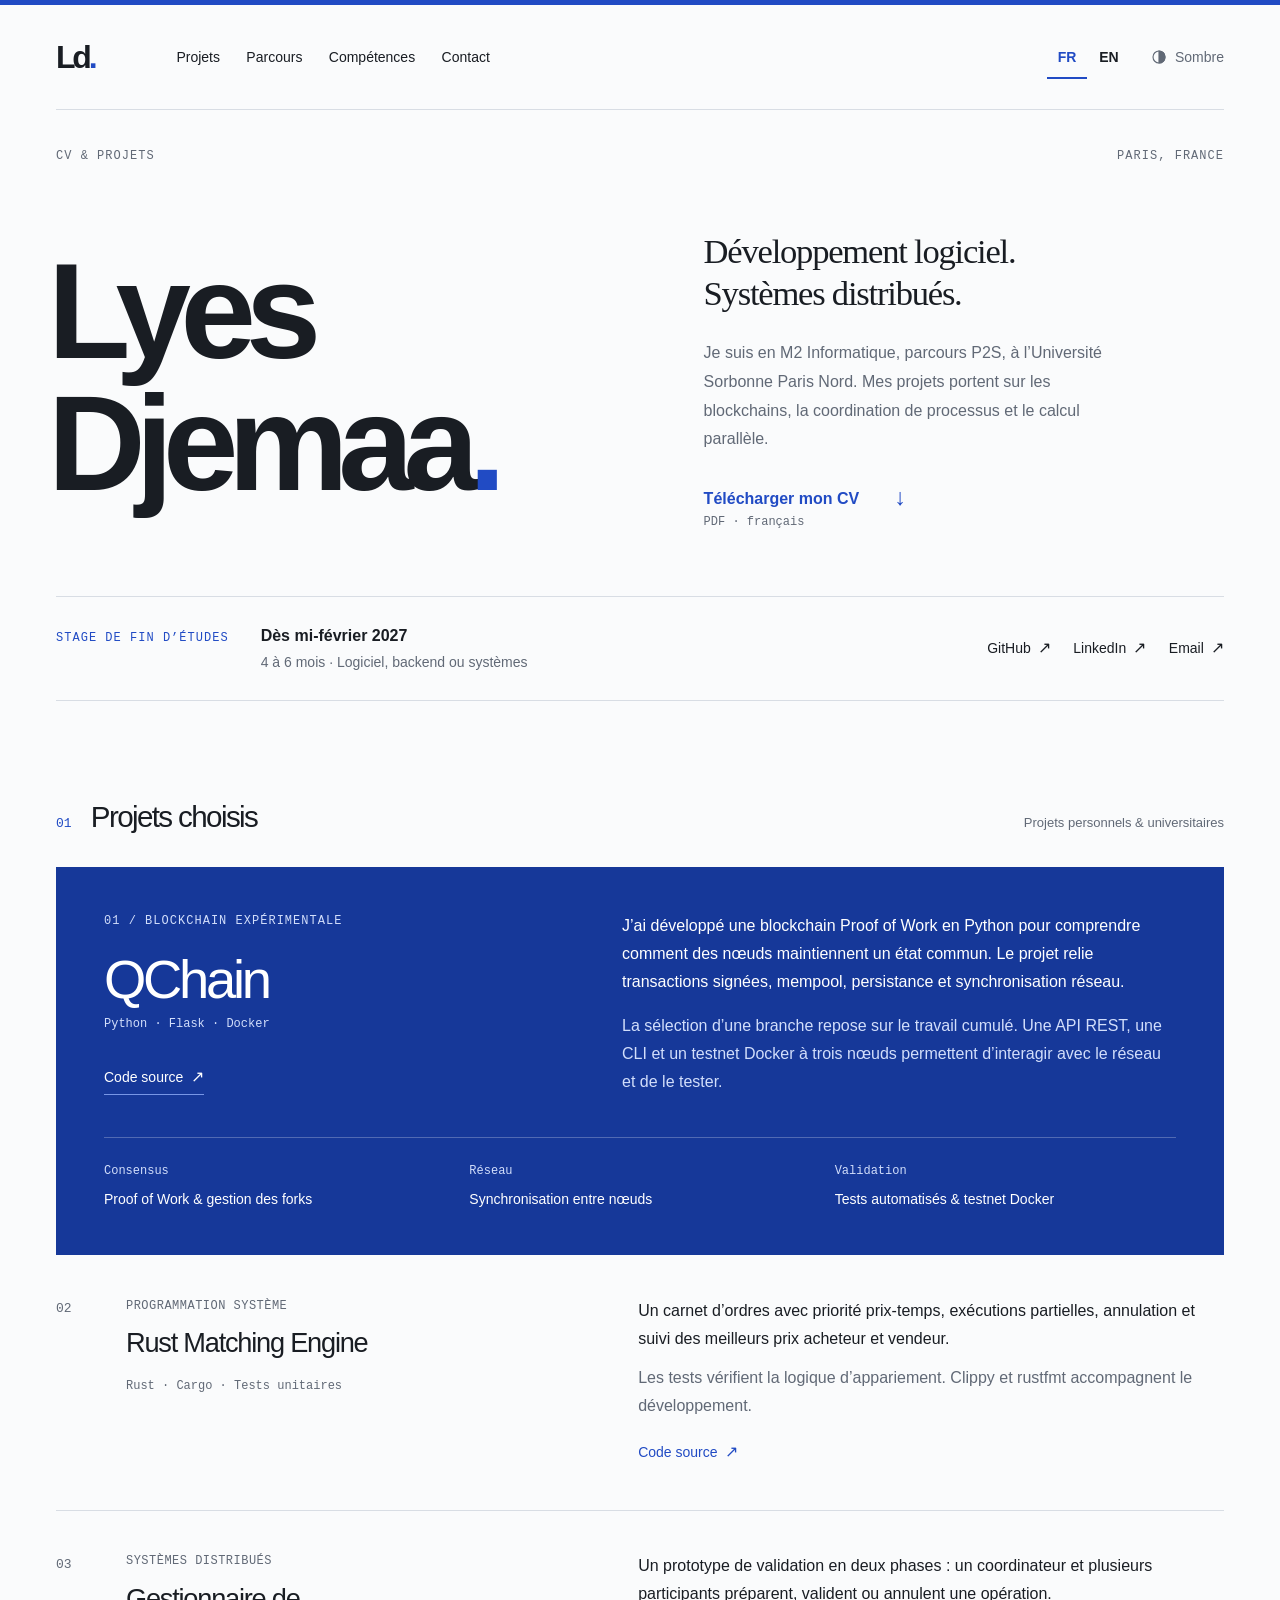
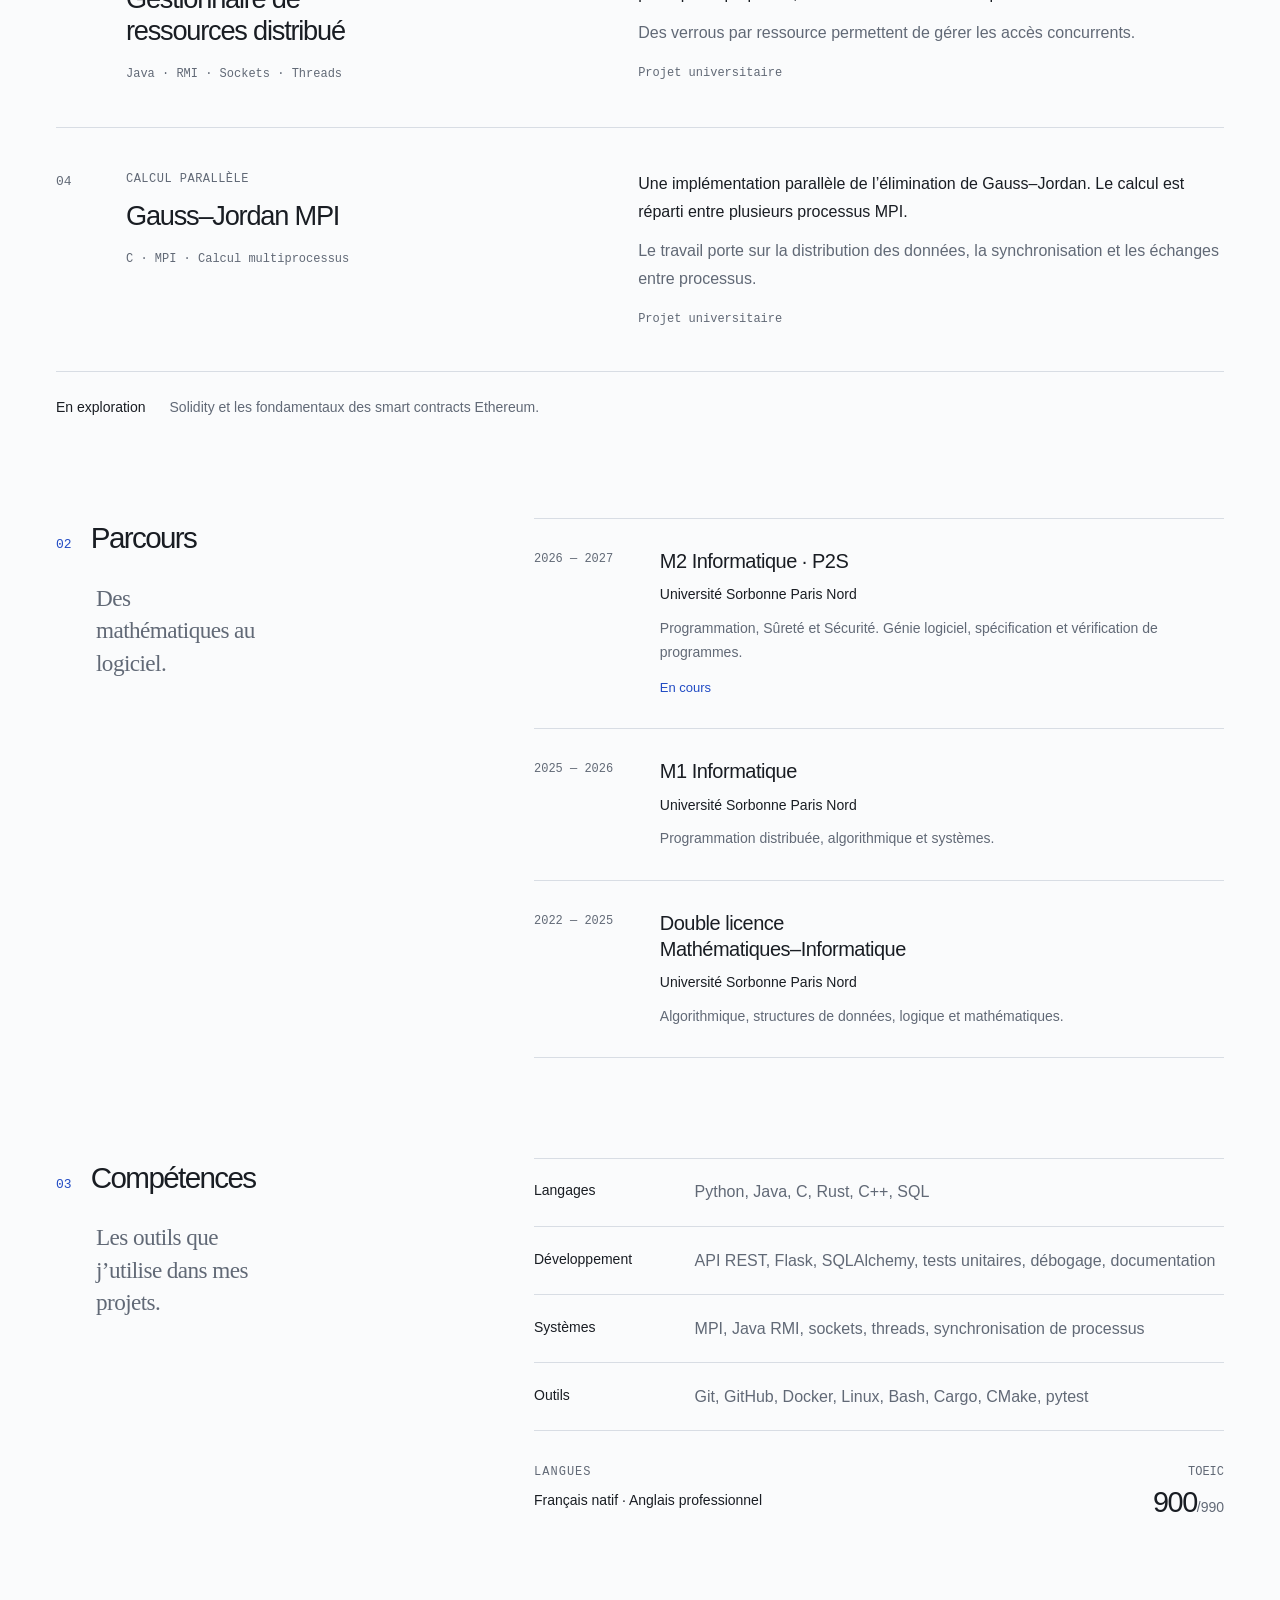
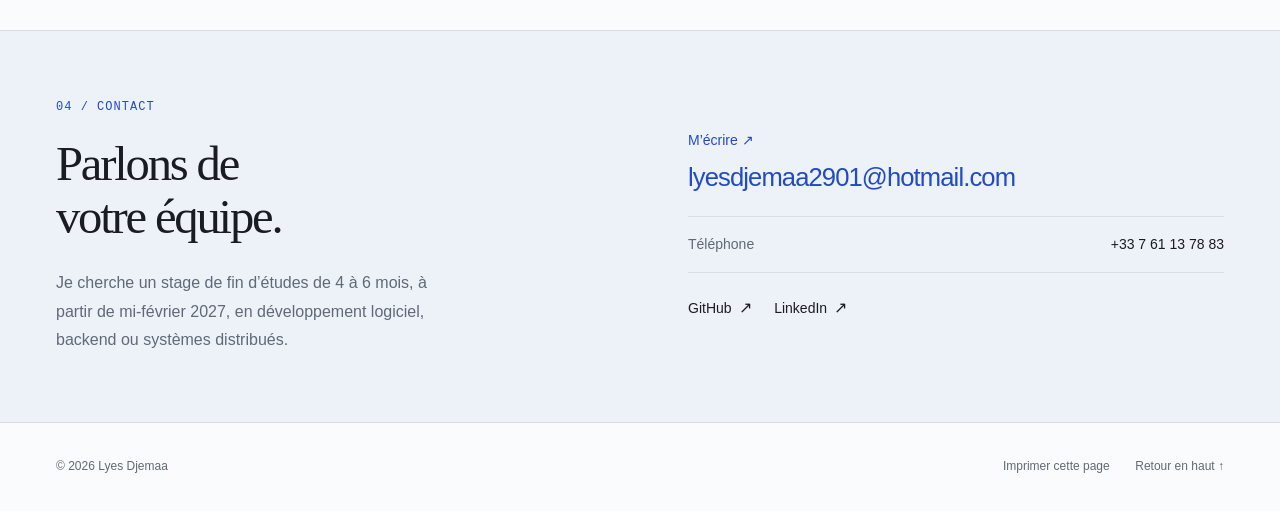
==== index.html @ 3d3e7106 "Uploading files" ====
<!doctype html>
<html lang="fr">
<head>
  <meta charset="utf-8">
  <meta name="viewport" content="width=device-width, initial-scale=1">
  <meta name="description" content="Étudiant en M2 Informatique P2S à l’Université Sorbonne Paris Nord. Projets en systèmes distribués, backend et blockchain. Stage à partir de mi-février 2027.">
  <meta name="theme-color" content="#fafbfc">
  <meta name="color-scheme" content="light dark">
  <meta property="og:title" content="Lyes Djemaa — Développement logiciel &amp; systèmes distribués">
  <meta property="og:description" content="Étudiant en M2 Informatique P2S à l’Université Sorbonne Paris Nord. Projets en systèmes distribués, backend et blockchain. Stage à partir de mi-février 2027.">
  <meta property="og:type" content="website">
  <meta property="og:locale" content="fr_FR">
  <meta property="og:locale:alternate" content="en_GB">
  <title>Lyes Djemaa — Développement logiciel & systèmes distribués</title>
  <link rel="alternate" hreflang="fr" href="./index.html">
  <link rel="alternate" hreflang="en" href="./en/index.html">
  <link rel="alternate" hreflang="x-default" href="./index.html">
  <link rel="icon" type="image/svg+xml" href="data:image/svg+xml,%3Csvg%20xmlns%3D%22http%3A//www.w3.org/2000/svg%22%20viewBox%3D%220%200%2064%2064%22%3E%3Crect%20width%3D%2264%22%20height%3D%2264%22%20fill%3D%22%23214bc4%22/%3E%3Ctext%20x%3D%227%22%20y%3D%2244%22%20font-family%3D%22Arial%2Csans-serif%22%20font-size%3D%2236%22%20font-weight%3D%22700%22%20fill%3D%22white%22%3ELd%3C/text%3E%3C/svg%3E">
  <script>try{const t=localStorage.getItem('lyes-theme')||localStorage.getItem('lyes-original-theme');if(t==='dark'||t==='light')document.documentElement.dataset.theme=t;}catch(e){}</script>
  <link rel="stylesheet" href="./assets/style.css">
  <script defer src="./assets/script.js"></script>
</head>
<body id="top">
  <a class="skip-link" href="#main">Aller au contenu</a>
  <header class="site-header wrap">
    <a class="wordmark" href="#top" aria-label="Lyes Djemaa">Ld<span aria-hidden="true">.</span></a>
    <nav class="main-nav" aria-label="Navigation principale"><a href="#projects">Projets</a><a href="#education">Parcours</a><a href="#skills">Compétences</a><a href="#contact">Contact</a></nav>
    <div class="header-controls">
      <nav class="language-switch" aria-label="Langue du site"><a href="./index.html" lang="fr" hreflang="fr" aria-current="page">FR</a><a href="./en/index.html" lang="en" hreflang="en">EN</a></nav>
      <button class="theme-toggle" type="button" aria-label="Activer le thème sombre" aria-pressed="false" data-light="Clair" data-dark="Sombre" hidden><svg viewBox="0 0 24 24" fill="none" stroke="currentColor" stroke-width="1.5" aria-hidden="true"><circle cx="12" cy="12" r="8"/><path d="M12 4a8 8 0 0 1 0 16Z" fill="currentColor"/></svg><span>Sombre</span></button>
    </div>
  </header>
  <main id="main">
    <section class="hero wrap" aria-labelledby="name">
      <div class="hero-kicker"><p class="eyebrow">CV & projets</p><p class="eyebrow">Paris, France</p></div>
      <div class="hero-main">
        <h1 id="name">Lyes<br>Djemaa<span class="name-period">.</span></h1>
        <div class="hero-profile"><h2>Développement logiciel.<br>Systèmes distribués.</h2><p>Je suis en M2 Informatique, parcours P2S, à l’Université Sorbonne Paris Nord. Mes projets portent sur les blockchains, la coordination de processus et le calcul parallèle.</p><a class="cv-link" href="./assets/CV_Lyes_D_Stage.pdf" download>Télécharger mon CV<span aria-hidden="true">↓</span><small>PDF · français</small></a></div>
      </div>
      <div class="hero-bottom"><div class="availability"><p class="eyebrow">Stage de fin d’études</p><p class="availability-date">Dès mi-février 2027</p><p class="availability-detail">4 à 6 mois · Logiciel, backend ou systèmes</p></div><div class="social-links"><a class="text-link" href="https://github.com/LYuuss" target="_blank" rel="noopener noreferrer">GitHub <span aria-hidden="true">↗</span><span class="sr-only"> (s’ouvre dans un nouvel onglet)</span></a><a class="text-link" href="https://www.linkedin.com/in/lyesdjm" target="_blank" rel="noopener noreferrer">LinkedIn <span aria-hidden="true">↗</span><span class="sr-only"> (s’ouvre dans un nouvel onglet)</span></a><a class="text-link" href="mailto:lyesdjemaa2901@hotmail.com">Email <span aria-hidden="true">↗</span></a></div></div>
    </section>

    <section class="section wrap" id="projects" aria-labelledby="projects-title">
      <div class="section-heading"><div class="section-label"><span>01</span><h2 id="projects-title">Projets choisis</h2></div><p>Projets personnels & universitaires</p></div>
      <article class="featured-project" aria-labelledby="qchain-title">
        <div class="featured-title"><p class="eyebrow">01 / Blockchain expérimentale</p><h3 id="qchain-title">QChain</h3><p class="tech">Python · Flask · Docker</p><a class="text-link" href="https://github.com/LYuuss/Q-CHAIN" target="_blank" rel="noopener noreferrer">Code source <span aria-hidden="true">↗</span><span class="sr-only"> (s’ouvre dans un nouvel onglet)</span></a></div>
        <div class="featured-copy"><p>J’ai développé une blockchain Proof of Work en Python pour comprendre comment des nœuds maintiennent un état commun. Le projet relie transactions signées, mempool, persistance et synchronisation réseau.</p><p>La sélection d’une branche repose sur le travail cumulé. Une API REST, une CLI et un testnet Docker à trois nœuds permettent d’interagir avec le réseau et de le tester.</p></div>
        <dl class="project-facts" aria-label="Dans le projet"><div><dt>Consensus</dt><dd>Proof of Work & gestion des forks</dd></div><div><dt>Réseau</dt><dd>Synchronisation entre nœuds</dd></div><div><dt>Validation</dt><dd>Tests automatisés & testnet Docker</dd></div></dl>
      </article>
      <div class="project-list">
      <article class="project-row" aria-labelledby="project-02">
        <span class="project-number">02</span>
        <div class="project-heading"><p class="eyebrow">Programmation système</p><h3 id="project-02">Rust Matching Engine</h3><p class="tech">Rust · Cargo · Tests unitaires</p></div>
        <div class="project-copy"><p>Un carnet d’ordres avec priorité prix-temps, exécutions partielles, annulation et suivi des meilleurs prix acheteur et vendeur.</p><p class="muted">Les tests vérifient la logique d’appariement. Clippy et rustfmt accompagnent le développement.</p><a class="text-link" href="https://github.com/LYuuss/rust-matching-engine" target="_blank" rel="noopener noreferrer">Code source <span aria-hidden="true">↗</span><span class="sr-only"> (s’ouvre dans un nouvel onglet)</span></a></div>
      </article>
      <article class="project-row" aria-labelledby="project-03">
        <span class="project-number">03</span>
        <div class="project-heading"><p class="eyebrow">Systèmes distribués</p><h3 id="project-03">Gestionnaire de<br>ressources distribué</h3><p class="tech">Java · RMI · Sockets · Threads</p></div>
        <div class="project-copy"><p>Un prototype de validation en deux phases : un coordinateur et plusieurs participants préparent, valident ou annulent une opération.</p><p class="muted">Des verrous par ressource permettent de gérer les accès concurrents.</p><p class="project-note">Projet universitaire</p></div>
      </article>
      <article class="project-row" aria-labelledby="project-04">
        <span class="project-number">04</span>
        <div class="project-heading"><p class="eyebrow">Calcul parallèle</p><h3 id="project-04">Gauss–Jordan MPI</h3><p class="tech">C · MPI · Calcul multiprocessus</p></div>
        <div class="project-copy"><p>Une implémentation parallèle de l’élimination de Gauss–Jordan. Le calcul est réparti entre plusieurs processus MPI.</p><p class="muted">Le travail porte sur la distribution des données, la synchronisation et les échanges entre processus.</p><p class="project-note">Projet universitaire</p></div>
      </article></div>
      <p class="exploration"><span>En exploration</span>Solidity et les fondamentaux des smart contracts Ethereum.</p>
    </section>

    <section class="section wrap split-section" id="education" aria-labelledby="education-title">
      <div class="section-intro"><div class="section-label"><span>02</span><h2 id="education-title">Parcours</h2></div><p class="section-caption">Des mathématiques au logiciel.</p></div>
      <div class="education-list">
      <article class="education-row"><p class="date">2026 — 2027</p><div><h3>M2 Informatique · P2S</h3><p class="institution">Université Sorbonne Paris Nord</p><p class="muted">Programmation, Sûreté et Sécurité. Génie logiciel, spécification et vérification de programmes.</p><p class="education-note">En cours</p></div></article>
      <article class="education-row"><p class="date">2025 — 2026</p><div><h3>M1 Informatique</h3><p class="institution">Université Sorbonne Paris Nord</p><p class="muted">Programmation distribuée, algorithmique et systèmes.</p></div></article>
      <article class="education-row"><p class="date">2022 — 2025</p><div><h3>Double licence<br>Mathématiques–Informatique</h3><p class="institution">Université Sorbonne Paris Nord</p><p class="muted">Algorithmique, structures de données, logique et mathématiques.</p></div></article>
    </section>

    <section class="section wrap split-section" id="skills" aria-labelledby="skills-title">
      <div class="section-intro"><div class="section-label"><span>03</span><h2 id="skills-title">Compétences</h2></div><p class="section-caption">Les outils que j’utilise dans mes projets.</p></div>
      <div><dl class="skills-list"><div><dt>Langages</dt><dd>Python, Java, C, Rust, C++, SQL</dd></div><div><dt>Développement</dt><dd>API REST, Flask, SQLAlchemy, tests unitaires, débogage, documentation</dd></div><div><dt>Systèmes</dt><dd>MPI, Java RMI, sockets, threads, synchronisation de processus</dd></div><div><dt>Outils</dt><dd>Git, GitHub, Docker, Linux, Bash, Cargo, CMake, pytest</dd></div></dl><div class="languages"><p class="eyebrow">Langues</p><p>Français natif · Anglais professionnel</p><p class="language-score">TOEIC <strong>900<span>/990</span></strong></p></div></div>
    </section>

    <section class="contact-section" id="contact" aria-labelledby="contact-title"><div class="wrap contact-inner"><div><p class="eyebrow">04 / Contact</p><h2 id="contact-title">Parlons de votre équipe.</h2><p class="contact-copy">Je cherche un stage de fin d’études de 4 à 6 mois, à partir de mi-février 2027, en développement logiciel, backend ou systèmes distribués.</p></div><div class="contact-details"><a class="contact-email" href="mailto:lyesdjemaa2901@hotmail.com"><span>M’écrire <span aria-hidden="true">↗</span></span><span>lyesdjemaa2901<wbr>@hotmail.com</span></a><a class="phone" href="tel:+33761137883"><span>Téléphone</span>+33 7 61 13 78 83</a><div class="social-links"><a class="text-link" href="https://github.com/LYuuss" target="_blank" rel="noopener noreferrer">GitHub <span aria-hidden="true">↗</span><span class="sr-only"> (s’ouvre dans un nouvel onglet)</span></a><a class="text-link" href="https://www.linkedin.com/in/lyesdjm" target="_blank" rel="noopener noreferrer">LinkedIn <span aria-hidden="true">↗</span><span class="sr-only"> (s’ouvre dans un nouvel onglet)</span></a></div></div></div></section>
  </main>
  <footer class="wrap footer"><p>© <span id="year">2026</span> Lyes Djemaa</p><div><button type="button" class="print-button" hidden>Imprimer cette page</button><a href="#top">Retour en haut <span aria-hidden="true">↑</span></a></div></footer>
</body>
</html>
---- assets/style.css ----
/* Lyes Djemaa — a personal, typographic folio. */
:root{color-scheme:light;--paper:#fafbfc;--ink:#191d23;--muted:#616976;--line:#d8dde4;--blue:#214bc4;--panel:#163899;--panel-ink:#fff;--panel-muted:#d2defb;--tint:#edf1f8;--sans:Arial,Helvetica,sans-serif;--serif:Georgia,'Times New Roman',serif;--mono:'SFMono-Regular',Consolas,'Liberation Mono',monospace}
:root[data-theme=dark]{color-scheme:dark;--paper:#14171c;--ink:#edf0f5;--muted:#a5aebd;--line:#383f4a;--blue:#96b3ff;--panel:#152d6c;--panel-ink:#f4f6ff;--panel-muted:#cfdbf8;--tint:#1d2533}
*{box-sizing:border-box}
html{scroll-behavior:smooth;scroll-padding-top:2rem}
body{margin:0;background:var(--paper);color:var(--ink);font-family:var(--sans);font-size:1rem;line-height:1.6;-webkit-font-smoothing:antialiased;border-top:5px solid var(--blue)}
::selection{color:var(--paper);background:var(--blue)}
a{color:inherit;text-decoration:none;text-underline-offset:.25em}
a:hover{text-decoration:underline}
button{font:inherit;color:inherit;cursor:pointer}
button[hidden]{display:none}
a,button{-webkit-tap-highlight-color:transparent}
:focus-visible{outline:2px solid var(--blue);outline-offset:5px;border-radius:1px}
h1,h2,h3,p,dl,dd{margin:0}
h1,h2,h3{font-weight:500;line-height:1.15;text-wrap:balance}
button{border:0;background:none}
.wrap{width:min(1200px,calc(100% - 112px));margin-inline:auto}
.sr-only{position:absolute;width:1px;height:1px;padding:0;margin:-1px;overflow:hidden;clip:rect(0,0,0,0);white-space:nowrap;border:0}
.skip-link{position:fixed;left:1rem;top:-5rem;z-index:50;background:var(--ink);color:var(--paper);padding:.75rem 1rem}
.skip-link:focus{top:1rem}
.site-header{display:flex;align-items:center;gap:2rem;min-height:105px;border-bottom:1px solid var(--line)}
.wordmark{font-size:2rem;line-height:1;font-weight:700;letter-spacing:-.1em;min-width:50px}
.wordmark span{color:var(--blue)}
.wordmark:hover{text-decoration:none}
.main-nav{display:flex;align-items:center;gap:1.65rem;margin-left:2.4rem}
.main-nav a{font-size:.875rem;padding:.6rem 0}
.header-controls{display:flex;align-items:center;gap:1.3rem;margin-left:auto}
.language-switch{display:flex;gap:2px;font-size:.875rem;font-weight:600}
.language-switch a{display:flex;align-items:center;justify-content:center;min-height:44px;min-width:40px}
.language-switch a[aria-current=page]{color:var(--blue);box-shadow:inset 0 -2px 0 var(--blue)}
.theme-toggle{display:flex;align-items:center;gap:.45rem;min-height:44px;padding:0;font-size:.875rem;color:var(--muted)}
.theme-toggle svg{width:18px;height:18px}
.theme-toggle:hover{color:var(--blue)}
.hero{padding-top:2.3rem;padding-bottom:0}
.hero-kicker{display:flex;justify-content:space-between}
.eyebrow{font-size:.75rem;letter-spacing:.085em;text-transform:uppercase;line-height:1.6;font-family:var(--mono);font-weight:400}
.hero-kicker .eyebrow{color:var(--muted)}
.hero-main{display:grid;grid-template-columns:1.1fr 1fr;gap:4.7rem;align-items:center;padding:3.4rem 0 3.8rem}
.hero h1{font-weight:600;font-size:clamp(5.5rem,10.6vw,9rem);line-height:.97;letter-spacing:-.076em;margin-left:-.06em}
.name-period{color:var(--blue)}
.hero-profile{padding-top:.6rem;max-width:480px}
.hero-profile h2{font-family:var(--serif);font-size:clamp(1.65rem,2.7vw,2.25rem);line-height:1.23;letter-spacing:-.035em;margin-bottom:1.5rem}
.hero-profile>p{color:var(--muted);font-size:1rem;line-height:1.8;max-width:46ch}
.cv-link{margin-top:1.85rem;display:inline-grid;grid-template-columns:auto 1fr;column-gap:2.2rem;row-gap:.1rem;color:var(--blue);font-size:1rem;font-weight:600;padding:.15rem 0}
.cv-link>span{font-size:1.45rem;line-height:1}
.cv-link small{grid-column:1/-1;font-weight:400;font-size:.75rem;font-family:var(--mono);color:var(--muted)}
.cv-link:hover small{text-decoration:none}
.hero-bottom{border-top:1px solid var(--line);border-bottom:1px solid var(--line);display:flex;justify-content:space-between;align-items:center;padding:1.65rem 0;gap:2rem}
.availability{display:grid;grid-template-columns:auto auto;gap:.15rem 2rem;align-items:baseline}
.availability .eyebrow{color:var(--blue);grid-row:1/3}
.availability-date{font-size:1rem;font-weight:600}
.availability-detail{font-size:.875rem;color:var(--muted);grid-column:2}
.social-links{display:flex;flex-wrap:wrap;gap:1.4rem}
.text-link{font-size:.875rem;display:inline-flex;align-items:center;gap:.45rem;min-height:32px}
.text-link>span[aria-hidden]{font-size:1rem}
.section{padding-top:6.2rem}
.section-heading{display:flex;justify-content:space-between;gap:2rem;align-items:baseline;margin-bottom:2rem}
.section-label{display:flex;align-items:baseline;gap:1.2rem}
.section-label>span{font-family:var(--mono);font-size:.8125rem;color:var(--blue)}
.section-label h2{font-size:1.85rem;letter-spacing:-.055em}
.section-heading>p{font-size:.8125rem;color:var(--muted)}
.featured-project{display:grid;grid-template-columns:1fr 1.22fr;gap:2.6rem 4rem;padding:2.8rem 3rem;background:var(--panel);color:var(--panel-ink)}
.featured-project a:focus-visible{outline-color:white}
.featured-title>.eyebrow{color:var(--panel-muted)}
.featured-title h3{font-size:3.4rem;letter-spacing:-.06em;margin:1.4rem 0 .4rem;line-height:1}
.tech{font-family:var(--mono);font-size:.75rem;line-height:1.8;color:var(--muted)}
.featured-title .tech{color:var(--panel-muted)}
.featured-title .text-link{margin-top:1.7rem;border-bottom:1px solid #7796e6;padding-bottom:.2rem}
.featured-copy p{font-size:1rem;line-height:1.75}
.featured-copy p+p{margin-top:1rem;color:var(--panel-muted)}
.project-facts{grid-column:1/-1;display:grid;grid-template-columns:repeat(3,1fr);gap:1.5rem;padding-top:1.5rem;border-top:1px solid #ffffff40}
.project-facts dt{font-size:.75rem;color:var(--panel-muted);font-family:var(--mono);margin-bottom:.5rem}
.project-facts dd{font-size:.875rem;line-height:1.5}
.project-row{display:grid;grid-template-columns:38px 1fr 1.22fr;column-gap:2rem;padding:2.6rem 0;border-bottom:1px solid var(--line)}
.project-number{font-family:var(--mono);font-size:.8125rem;color:var(--muted);padding-top:.15rem}
.project-heading .eyebrow{color:var(--muted);font-size:.75rem;letter-spacing:.04em}
.project-heading h3{font-size:1.7rem;letter-spacing:-.045em;margin:.7rem 0 1rem;line-height:1.2}
.project-copy>p{font-size:1rem;line-height:1.75}
.project-copy>p+p{margin-top:.7rem}
.muted{color:var(--muted)}
.project-copy .text-link{color:var(--blue);margin-top:1rem}
.project-copy .project-note{font-size:.75rem;color:var(--muted);font-family:var(--mono);margin-top:1rem}
.exploration{display:flex;gap:1.5rem;padding-top:1.5rem;font-size:.875rem;color:var(--muted);line-height:1.6}
.exploration>span{flex-shrink:0;color:var(--ink)}
.split-section{display:grid;grid-template-columns:.75fr 1.25fr;gap:4rem}
.section-intro{padding-top:.2rem}
.section-caption{font-family:var(--serif);font-size:1.45rem;line-height:1.4;color:var(--muted);max-width:14ch;margin:1.6rem 0 0 2.5rem;letter-spacing:-.025em}
.education-list{border-top:1px solid var(--line)}
.education-row{display:grid;grid-template-columns:105px 1fr;gap:1.3rem;border-bottom:1px solid var(--line);padding:1.8rem 0}
.date{font-family:var(--mono);font-size:.75rem;color:var(--muted);line-height:1.6;padding-top:.15rem}
.education-row h3{font-size:1.25rem;letter-spacing:-.025em;line-height:1.3}
.institution{font-size:.875rem;margin-top:.6rem}
.education-row .muted{font-size:.875rem;line-height:1.7;margin-top:.7rem}
.education-note{font-size:.8125rem;line-height:1.7;color:var(--blue);margin-top:.8rem}
.experience{margin-top:2rem;padding:1.5rem 1.6rem;background:var(--tint)}
.experience>.eyebrow{color:var(--muted)}
.experience h3{font-size:1rem;margin-top:.65rem;line-height:1.5}
.experience .muted{margin-top:.6rem;font-size:.875rem}
.experience .date{margin-top:.2rem}
.skills-list{border-top:1px solid var(--line)}
.skills-list>div{display:grid;grid-template-columns:135px 1fr;gap:1.6rem;padding:1.3rem 0;border-bottom:1px solid var(--line)}
.skills-list dt{font-size:.875rem}
.skills-list dd{font-size:1rem;color:var(--muted);line-height:1.6}
.languages{margin-top:2rem;position:relative;padding-right:110px;min-height:4.2rem}
.languages>.eyebrow{color:var(--muted);margin-bottom:.4rem}
.languages>p:not(.eyebrow):not(.language-score){font-size:.875rem}
.language-score{position:absolute;top:0;right:0;display:flex;flex-direction:column;align-items:flex-end;font-family:var(--mono);font-size:.75rem;color:var(--muted)}
.language-score strong{font-family:var(--sans);font-size:1.8rem;letter-spacing:-.05em;line-height:1.4;color:var(--ink);font-weight:400}
.language-score strong span{font-size:.875rem;color:var(--muted);letter-spacing:0}
.contact-section{margin-top:6.2rem;background:var(--tint);border-top:1px solid var(--line);border-bottom:1px solid var(--line)}
.contact-inner{padding-block:4.2rem;display:grid;grid-template-columns:1fr 1fr;gap:6rem}
.contact-inner>.eyebrow,.contact-inner>div>.eyebrow{color:var(--blue)}
.contact-inner h2{font-family:var(--serif);font-size:clamp(2rem,3.8vw,3.3rem);line-height:1.1;letter-spacing:-.045em;margin-top:1.3rem;max-width:13ch}
.contact-copy{font-size:1rem;line-height:1.8;color:var(--muted);margin-top:1.5rem;max-width:45ch}
.contact-details{align-self:center;min-width:0}
.contact-email{display:block;color:var(--blue);padding-bottom:1.3rem;border-bottom:1px solid var(--line)}
.contact-email>span:first-child{display:block;font-size:.875rem;margin-bottom:.5rem}
.contact-email>span:last-child{font-size:clamp(1.2rem,2vw,1.6rem);line-height:1.4;letter-spacing:-.035em;overflow-wrap:anywhere}
.phone{display:flex;justify-content:space-between;align-items:center;gap:1rem;font-size:.875rem;border-bottom:1px solid var(--line);padding:1rem 0}
.phone>span{color:var(--muted)}
.contact-details .social-links{margin-top:1.2rem}
.footer{padding-block:1.6rem;display:flex;gap:1.5rem;justify-content:space-between;align-items:center;font-size:.75rem;color:var(--muted)}
.footer>div{display:flex;gap:1.6rem;align-items:center}
.print-button{font-size:.75rem;padding:0;min-height:36px}
.print-button:hover{text-decoration:underline}
@media(min-width:1600px){.wrap{width:min(1280px,calc(100% - 160px))}.hero-main{padding-block:4rem 4.4rem}.hero h1{font-size:9.8rem}.hero-profile h2{font-size:2.5rem}}
@media(max-width:1100px){.wrap{width:calc(100% - 72px)}.main-nav{margin-left:.8rem;gap:1.15rem}.site-header{gap:1.5rem}.hero-main{gap:3rem}.hero-bottom{align-items:flex-end}.availability{display:block}.availability-date{margin-top:.4rem}.hero-bottom .social-links{gap:1rem}.featured-project{padding:2.2rem;gap:2rem 3rem}.project-row{column-gap:1.4rem;grid-template-columns:28px 1fr 1.15fr}.split-section{grid-template-columns:.6fr 1.4fr;gap:2.5rem}.education-row{grid-template-columns:92px 1fr;gap:1rem}.contact-inner{gap:3rem}}
@media(max-width:760px){.wrap{width:calc(100% - 40px)}.site-header{min-height:0;padding-top:1.2rem;gap:.8rem;flex-wrap:wrap}.wordmark{font-size:1.75rem;min-width:45px}.header-controls{gap:1rem}.theme-toggle{font-size:.8125rem}.main-nav{order:3;width:100%;margin:0;justify-content:space-between;gap:.7rem;border-top:1px solid var(--line);padding:.2rem 0}.main-nav a{font-size:.875rem;min-height:44px;display:flex;align-items:center}.hero{padding-top:1.6rem}.hero-kicker .eyebrow{font-size:.75rem}.hero-main{grid-template-columns:1fr;gap:2rem;padding:2rem 0 2.2rem}.hero h1{font-size:clamp(4.5rem,16vw,7.5rem);line-height:.95;letter-spacing:-.065em}.hero-profile{max-width:580px;padding-top:0}.hero-profile h2{font-size:1.9rem;margin-bottom:1rem}.hero-profile>p{font-size:1rem;max-width:50ch}.cv-link{margin-top:1.3rem}.hero-bottom{flex-direction:column;align-items:flex-start;gap:1.3rem;padding-block:1.4rem}.availability .eyebrow{font-size:.75rem}.hero-bottom .social-links{gap:1.5rem}.hero-bottom .text-link{min-height:40px}.section{padding-top:3.7rem}.section-heading{display:block;margin-bottom:1.5rem}.section-heading>p{margin-top:.6rem;padding-left:2.1rem}.section-label{gap:.9rem}.section-label h2{font-size:1.65rem}.featured-project{grid-template-columns:1fr;padding:1.7rem 1.4rem;gap:1.5rem}.featured-title h3{margin-top:1rem;font-size:3.1rem}.featured-title .text-link{margin-top:1rem}.featured-copy p{font-size:1rem}.project-facts{grid-template-columns:1fr;gap:.85rem;padding-top:1.2rem}.project-facts>div{display:grid;grid-template-columns:88px 1fr;gap:1rem}.project-facts dt{margin:0}.project-row{grid-template-columns:24px 1fr;gap:.7rem .6rem;padding-block:2rem}.project-heading h3{font-size:1.65rem;margin:.6rem 0}.project-copy{grid-column:2;padding-top:.5rem}.project-copy>p{font-size:1rem}.project-heading .eyebrow{font-size:.75rem}.exploration{display:block;font-size:.875rem;padding-top:1.2rem}.exploration>span{display:block;margin-bottom:.35rem}.split-section{grid-template-columns:1fr;gap:1.6rem}.section-caption{margin:.7rem 0 0 2.1rem;max-width:none;font-size:1.3rem}.education-row{grid-template-columns:1fr;gap:.65rem;padding-block:1.5rem}.education-row h3{font-size:1.2rem}.education-row .date{font-size:.8125rem}.experience{padding:1.3rem}.skills-list>div{grid-template-columns:110px 1fr;gap:.8rem}.skills-list dt{font-size:.875rem}.skills-list dd{font-size:1rem}.languages{padding-right:105px}.contact-section{margin-top:3.7rem}.contact-inner{padding-block:2.5rem;grid-template-columns:1fr;gap:2rem}.contact-inner h2{font-size:2.7rem;max-width:14ch}.contact-copy{margin-top:1rem}.contact-email>span:last-child{font-size:1.25rem}.footer{font-size:.75rem;align-items:flex-start;padding-block:1rem}.footer>div{gap:.2rem;align-items:flex-end;flex-direction:column}.footer>p{padding-top:.45rem}.footer a{min-height:36px;display:flex;align-items:center}}
@media(max-width:370px){.wrap{width:calc(100% - 32px)}.header-controls{gap:.5rem}.theme-toggle{gap:.3rem}.hero-profile h2{font-size:1.65rem}.skills-list>div{grid-template-columns:1fr;gap:.4rem}.languages{padding-right:0}.language-score{position:static;align-items:flex-start;margin-top:.8rem}.project-facts>div{grid-template-columns:75px 1fr;gap:.65rem}.hero h1{font-size:16.5vw}}
@media(prefers-reduced-motion:reduce){html{scroll-behavior:auto}}
@media print{html{scroll-behavior:auto}body{border:0;background:white;color:#111;font-size:10pt;--paper:white;--ink:#111;--muted:#444;--line:#bbb;--blue:#1a3e9e;--tint:#f4f5f7}.wrap{width:100%;max-width:none}.site-header,.hero-kicker,.cv-link,.hero-bottom .social-links,.header-controls,.footer,.skip-link{display:none}.hero{padding:0}.hero-main{padding:0 0 1rem;grid-template-columns:.8fr 1.2fr;gap:2rem}.hero h1{font-size:50pt;line-height:.95}.hero-profile h2{font-size:17pt;margin-bottom:.6rem}.hero-profile>p{font-size:10pt;line-height:1.5}.hero-bottom{padding:.6rem 0}.availability{display:block}.availability p{font-size:10pt;margin:0}.section{padding-top:1.4rem}.section-heading{margin-bottom:1rem}.section-label h2{font-size:17pt}.featured-project{background:white;color:#111;border:1px solid #aaa;padding:1rem;gap:1rem 2rem;break-inside:avoid}.featured-title h3{font-size:29pt;margin:.4rem 0}.featured-title>.eyebrow,.featured-title .tech,.featured-copy p+p,.project-facts dt{color:#444}.featured-copy p{font-size:10pt;line-height:1.5}.project-facts{border-color:#aaa;padding-top:.5rem;gap:1rem}.project-facts dt,.project-facts dd{font-size:9pt}.project-row{padding:1rem 0;break-inside:avoid;grid-template-columns:20px 1fr 1.4fr}.project-heading h3{font-size:16pt}.project-copy>p{font-size:10pt;line-height:1.5}.exploration{font-size:9pt}.split-section{grid-template-columns:.6fr 1.4fr;gap:1.5rem}.section-caption{font-size:13pt;margin-left:0}.education-row{padding:.8rem 0;break-inside:avoid}.education-row h3{font-size:12pt}.experience{padding:1rem;margin-top:1rem;break-inside:avoid}.skills-list>div{padding:.6rem 0}.skills-list dd{font-size:10pt}.languages{margin-top:1rem}.contact-section{margin-top:1.5rem;break-inside:avoid}.contact-inner{padding-block:1rem;gap:2rem}.contact-inner h2{font-size:22pt}.contact-copy{font-size:10pt;line-height:1.5}.contact-email>span:last-child{font-size:12pt}.contact-inner .eyebrow{font-size:9pt}h2,h3{break-after:avoid}a{color:inherit}@page{size:A4;margin:15mm}}
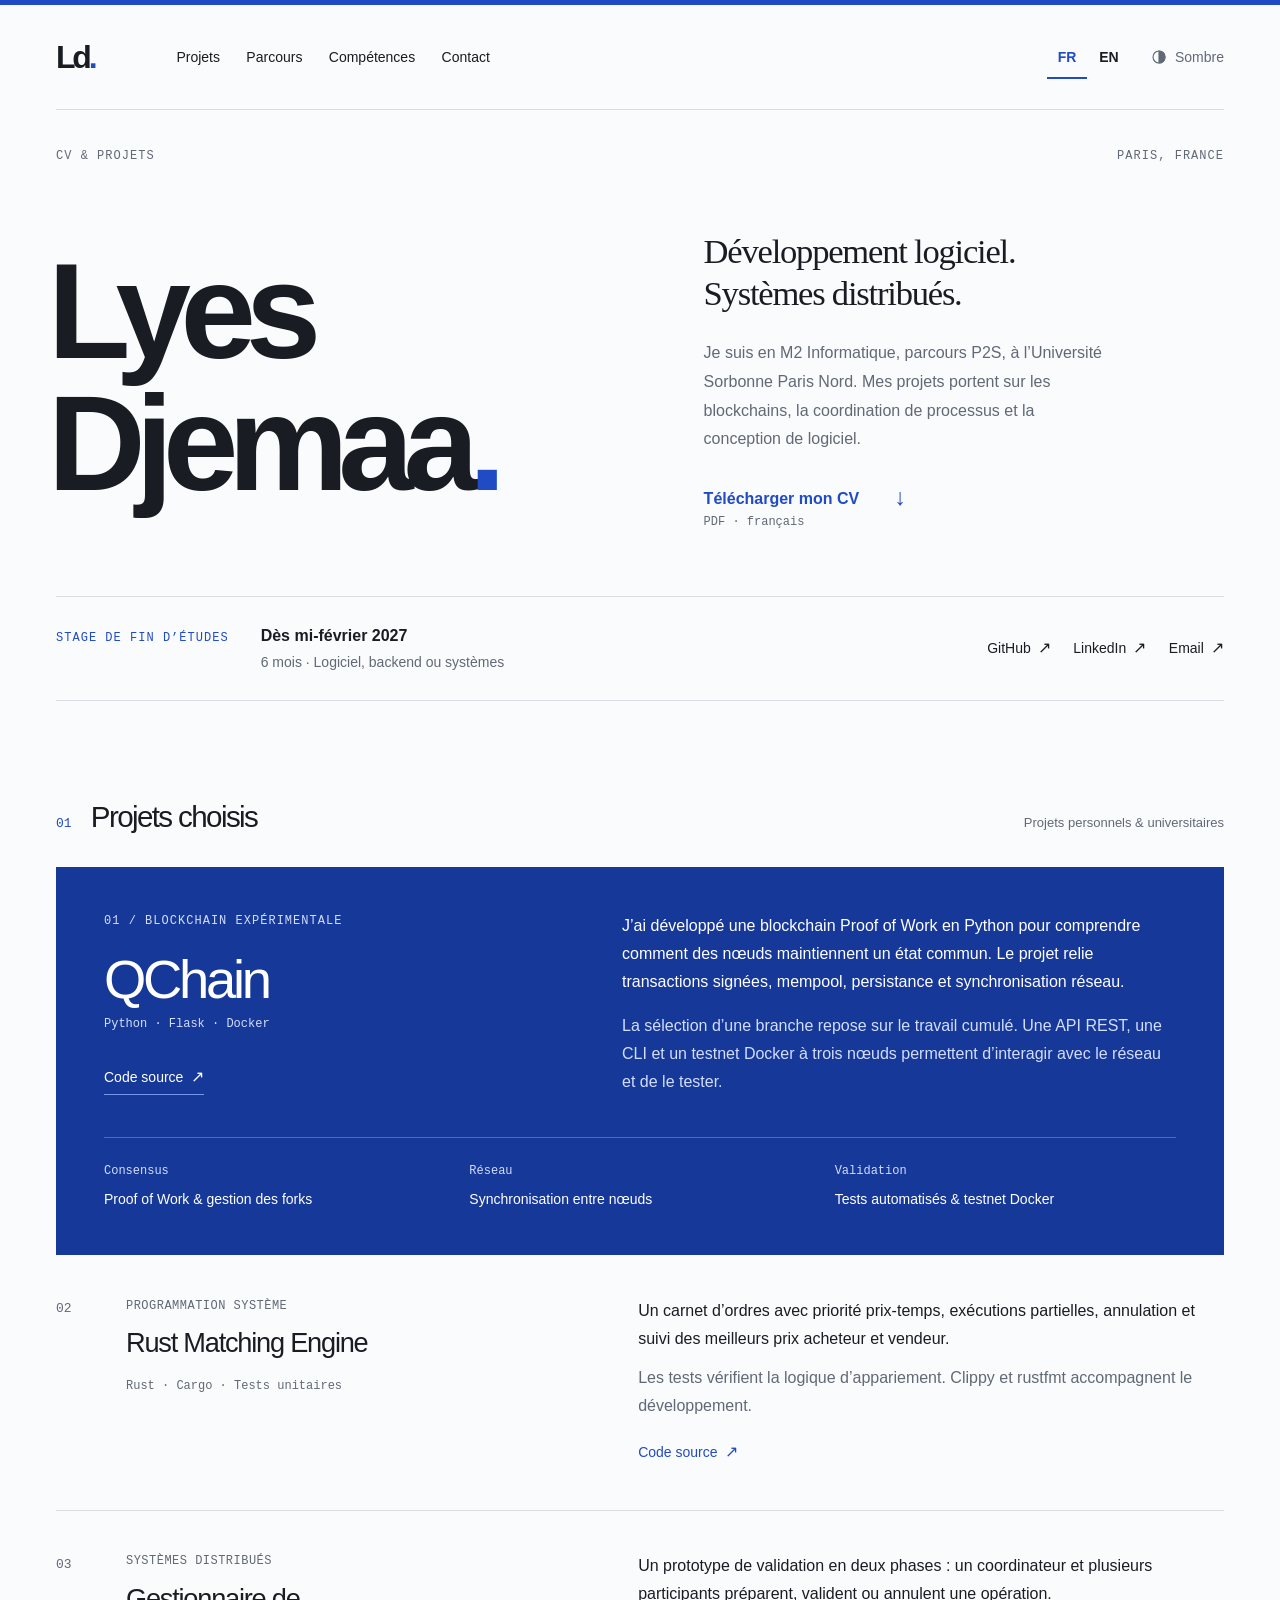
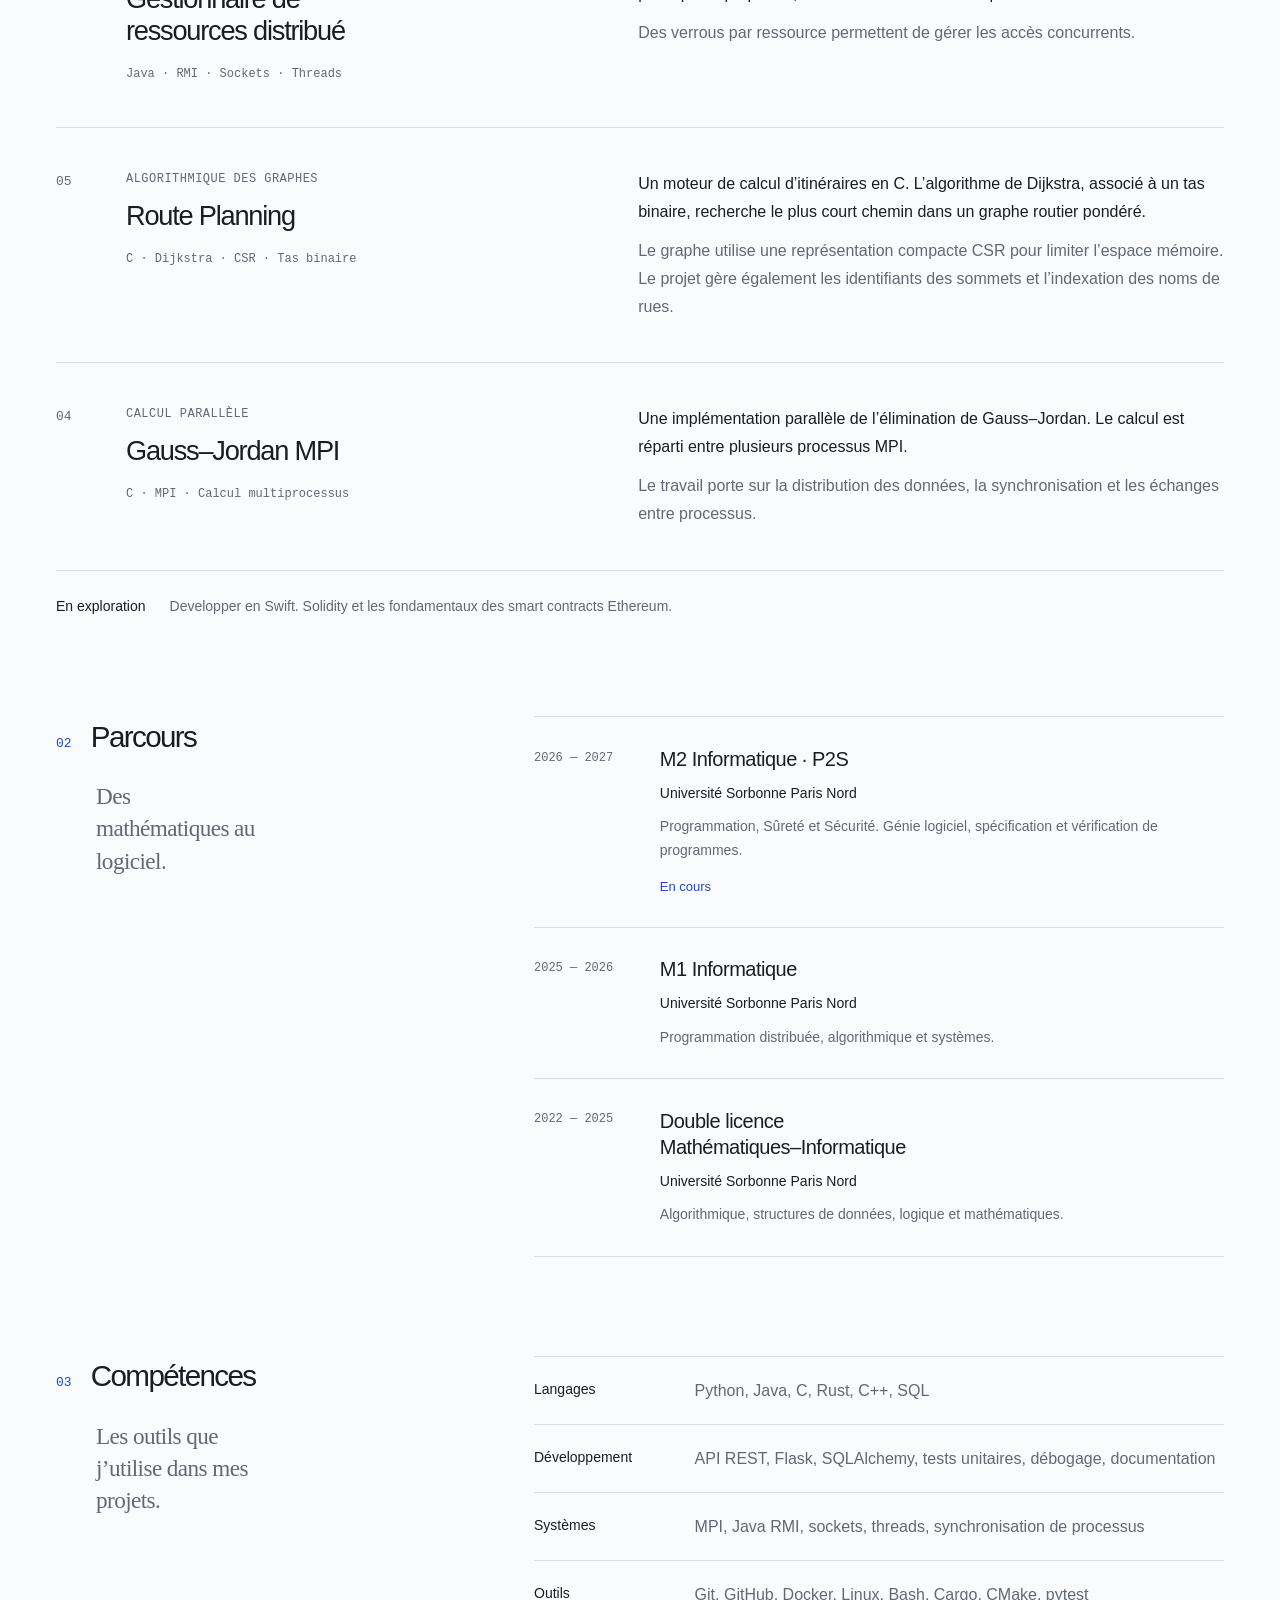
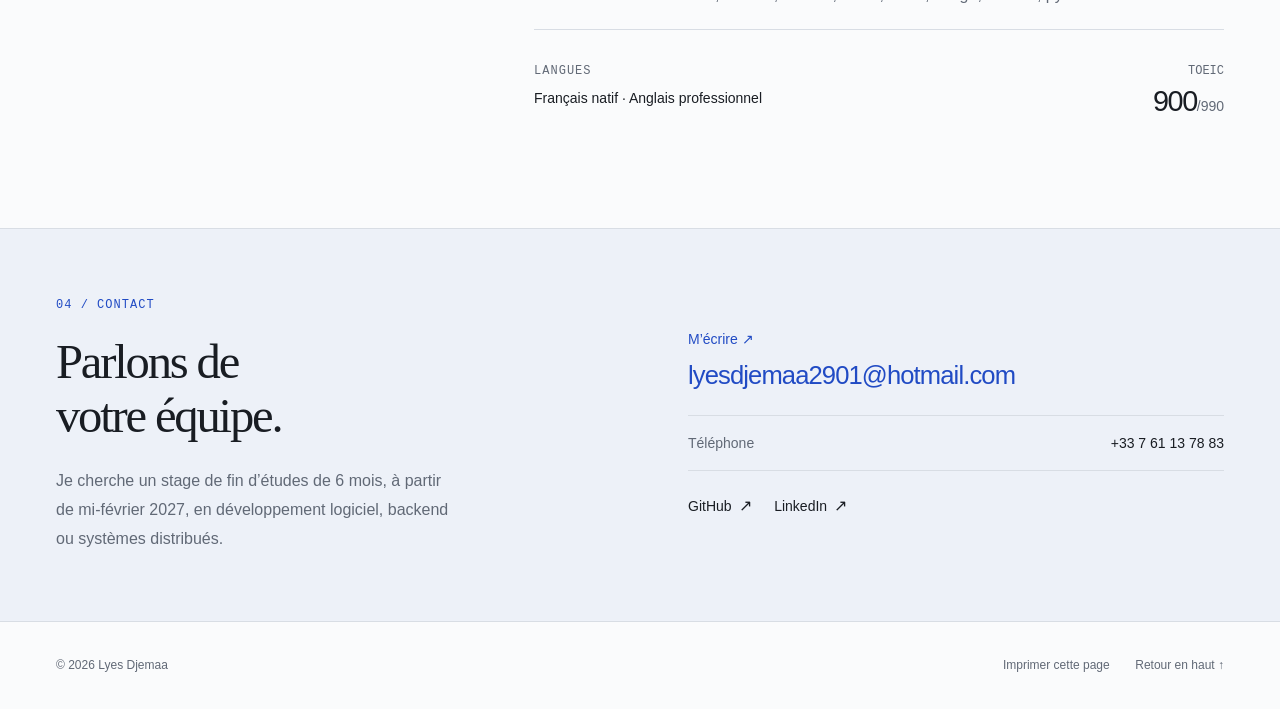
==== commit 775965cf: "updates" ====
--- a/index.html
+++ b/index.html
@@ -35,9 +35,9 @@
       <div class="hero-kicker"><p class="eyebrow">CV & projets</p><p class="eyebrow">Paris, France</p></div>
       <div class="hero-main">
         <h1 id="name">Lyes<br>Djemaa<span class="name-period">.</span></h1>
-        <div class="hero-profile"><h2>Développement logiciel.<br>Systèmes distribués.</h2><p>Je suis en M2 Informatique, parcours P2S, à l’Université Sorbonne Paris Nord. Mes projets portent sur les blockchains, la coordination de processus et le calcul parallèle.</p><a class="cv-link" href="./assets/CV_Lyes_D_Stage.pdf" download>Télécharger mon CV<span aria-hidden="true">↓</span><small>PDF · français</small></a></div>
+        <div class="hero-profile"><h2>Développement logiciel.<br>Systèmes distribués.</h2><p>Je suis en M2 Informatique, parcours P2S, à l’Université Sorbonne Paris Nord. Mes projets portent sur les blockchains, la coordination de processus et la conception de logiciel.</p><a class="cv-link" href="./assets/CV_Lyes_D_Stage.pdf" download>Télécharger mon CV<span aria-hidden="true">↓</span><small>PDF · français</small></a></div>
       </div>
-      <div class="hero-bottom"><div class="availability"><p class="eyebrow">Stage de fin d’études</p><p class="availability-date">Dès mi-février 2027</p><p class="availability-detail">4 à 6 mois · Logiciel, backend ou systèmes</p></div><div class="social-links"><a class="text-link" href="https://github.com/LYuuss" target="_blank" rel="noopener noreferrer">GitHub <span aria-hidden="true">↗</span><span class="sr-only"> (s’ouvre dans un nouvel onglet)</span></a><a class="text-link" href="https://www.linkedin.com/in/lyesdjm" target="_blank" rel="noopener noreferrer">LinkedIn <span aria-hidden="true">↗</span><span class="sr-only"> (s’ouvre dans un nouvel onglet)</span></a><a class="text-link" href="mailto:lyesdjemaa2901@hotmail.com">Email <span aria-hidden="true">↗</span></a></div></div>
+      <div class="hero-bottom"><div class="availability"><p class="eyebrow">Stage de fin d’études</p><p class="availability-date">Dès mi-février 2027</p><p class="availability-detail">6 mois · Logiciel, backend ou systèmes</p></div><div class="social-links"><a class="text-link" href="https://github.com/LYuuss" target="_blank" rel="noopener noreferrer">GitHub <span aria-hidden="true">↗</span><span class="sr-only"> (s’ouvre dans un nouvel onglet)</span></a><a class="text-link" href="https://www.linkedin.com/in/lyesdjm" target="_blank" rel="noopener noreferrer">LinkedIn <span aria-hidden="true">↗</span><span class="sr-only"> (s’ouvre dans un nouvel onglet)</span></a><a class="text-link" href="mailto:lyesdjemaa2901@hotmail.com">Email <span aria-hidden="true">↗</span></a></div></div>
     </section>
 
     <section class="section wrap" id="projects" aria-labelledby="projects-title">
@@ -56,14 +56,19 @@
       <article class="project-row" aria-labelledby="project-03">
         <span class="project-number">03</span>
         <div class="project-heading"><p class="eyebrow">Systèmes distribués</p><h3 id="project-03">Gestionnaire de<br>ressources distribué</h3><p class="tech">Java · RMI · Sockets · Threads</p></div>
-        <div class="project-copy"><p>Un prototype de validation en deux phases : un coordinateur et plusieurs participants préparent, valident ou annulent une opération.</p><p class="muted">Des verrous par ressource permettent de gérer les accès concurrents.</p><p class="project-note">Projet universitaire</p></div>
+        <div class="project-copy"><p>Un prototype de validation en deux phases : un coordinateur et plusieurs participants préparent, valident ou annulent une opération.</p><p class="muted">Des verrous par ressource permettent de gérer les accès concurrents.</p></div>
       </article>
       <article class="project-row" aria-labelledby="project-04">
+        <span class="project-number">05</span>
+        <div class="project-heading"><p class="eyebrow">Algorithmique des graphes</p><h3 id="project-05">Route Planning</h3><p class="tech">C · Dijkstra · CSR · Tas binaire</p></div>
+        <div class="project-copy"><p>Un moteur de calcul d’itinéraires en C. L’algorithme de Dijkstra, associé à un tas binaire, recherche le plus court chemin dans un graphe routier pondéré.</p><p class="muted">Le graphe utilise une représentation compacte CSR pour limiter l’espace mémoire. Le projet gère également les identifiants des sommets et l’indexation des noms de rues.</p></div>
+      </article>
+      <article class="project-row" aria-labelledby="project-05">
         <span class="project-number">04</span>
         <div class="project-heading"><p class="eyebrow">Calcul parallèle</p><h3 id="project-04">Gauss–Jordan MPI</h3><p class="tech">C · MPI · Calcul multiprocessus</p></div>
-        <div class="project-copy"><p>Une implémentation parallèle de l’élimination de Gauss–Jordan. Le calcul est réparti entre plusieurs processus MPI.</p><p class="muted">Le travail porte sur la distribution des données, la synchronisation et les échanges entre processus.</p><p class="project-note">Projet universitaire</p></div>
+        <div class="project-copy"><p>Une implémentation parallèle de l’élimination de Gauss–Jordan. Le calcul est réparti entre plusieurs processus MPI.</p><p class="muted">Le travail porte sur la distribution des données, la synchronisation et les échanges entre processus.</p></div>
       </article></div>
-      <p class="exploration"><span>En exploration</span>Solidity et les fondamentaux des smart contracts Ethereum.</p>
+      <p class="exploration"><span>En exploration</span>Developper en Swift. Solidity et les fondamentaux des smart contracts Ethereum.</p>
     </section>
 
     <section class="section wrap split-section" id="education" aria-labelledby="education-title">
@@ -79,7 +84,7 @@
       <div><dl class="skills-list"><div><dt>Langages</dt><dd>Python, Java, C, Rust, C++, SQL</dd></div><div><dt>Développement</dt><dd>API REST, Flask, SQLAlchemy, tests unitaires, débogage, documentation</dd></div><div><dt>Systèmes</dt><dd>MPI, Java RMI, sockets, threads, synchronisation de processus</dd></div><div><dt>Outils</dt><dd>Git, GitHub, Docker, Linux, Bash, Cargo, CMake, pytest</dd></div></dl><div class="languages"><p class="eyebrow">Langues</p><p>Français natif · Anglais professionnel</p><p class="language-score">TOEIC <strong>900<span>/990</span></strong></p></div></div>
     </section>
 
-    <section class="contact-section" id="contact" aria-labelledby="contact-title"><div class="wrap contact-inner"><div><p class="eyebrow">04 / Contact</p><h2 id="contact-title">Parlons de votre équipe.</h2><p class="contact-copy">Je cherche un stage de fin d’études de 4 à 6 mois, à partir de mi-février 2027, en développement logiciel, backend ou systèmes distribués.</p></div><div class="contact-details"><a class="contact-email" href="mailto:lyesdjemaa2901@hotmail.com"><span>M’écrire <span aria-hidden="true">↗</span></span><span>lyesdjemaa2901<wbr>@hotmail.com</span></a><a class="phone" href="tel:+33761137883"><span>Téléphone</span>+33 7 61 13 78 83</a><div class="social-links"><a class="text-link" href="https://github.com/LYuuss" target="_blank" rel="noopener noreferrer">GitHub <span aria-hidden="true">↗</span><span class="sr-only"> (s’ouvre dans un nouvel onglet)</span></a><a class="text-link" href="https://www.linkedin.com/in/lyesdjm" target="_blank" rel="noopener noreferrer">LinkedIn <span aria-hidden="true">↗</span><span class="sr-only"> (s’ouvre dans un nouvel onglet)</span></a></div></div></div></section>
+    <section class="contact-section" id="contact" aria-labelledby="contact-title"><div class="wrap contact-inner"><div><p class="eyebrow">04 / Contact</p><h2 id="contact-title">Parlons de votre équipe.</h2><p class="contact-copy">Je cherche un stage de fin d’études de 6 mois, à partir de mi-février 2027, en développement logiciel, backend ou systèmes distribués.</p></div><div class="contact-details"><a class="contact-email" href="mailto:lyesdjemaa2901@hotmail.com"><span>M’écrire <span aria-hidden="true">↗</span></span><span>lyesdjemaa2901<wbr>@hotmail.com</span></a><a class="phone" href="tel:+33761137883"><span>Téléphone</span>+33 7 61 13 78 83</a><div class="social-links"><a class="text-link" href="https://github.com/LYuuss" target="_blank" rel="noopener noreferrer">GitHub <span aria-hidden="true">↗</span><span class="sr-only"> (s’ouvre dans un nouvel onglet)</span></a><a class="text-link" href="https://www.linkedin.com/in/lyesdjm" target="_blank" rel="noopener noreferrer">LinkedIn <span aria-hidden="true">↗</span><span class="sr-only"> (s’ouvre dans un nouvel onglet)</span></a></div></div></div></section>
   </main>
   <footer class="wrap footer"><p>© <span id="year">2026</span> Lyes Djemaa</p><div><button type="button" class="print-button" hidden>Imprimer cette page</button><a href="#top">Retour en haut <span aria-hidden="true">↑</span></a></div></footer>
 </body>
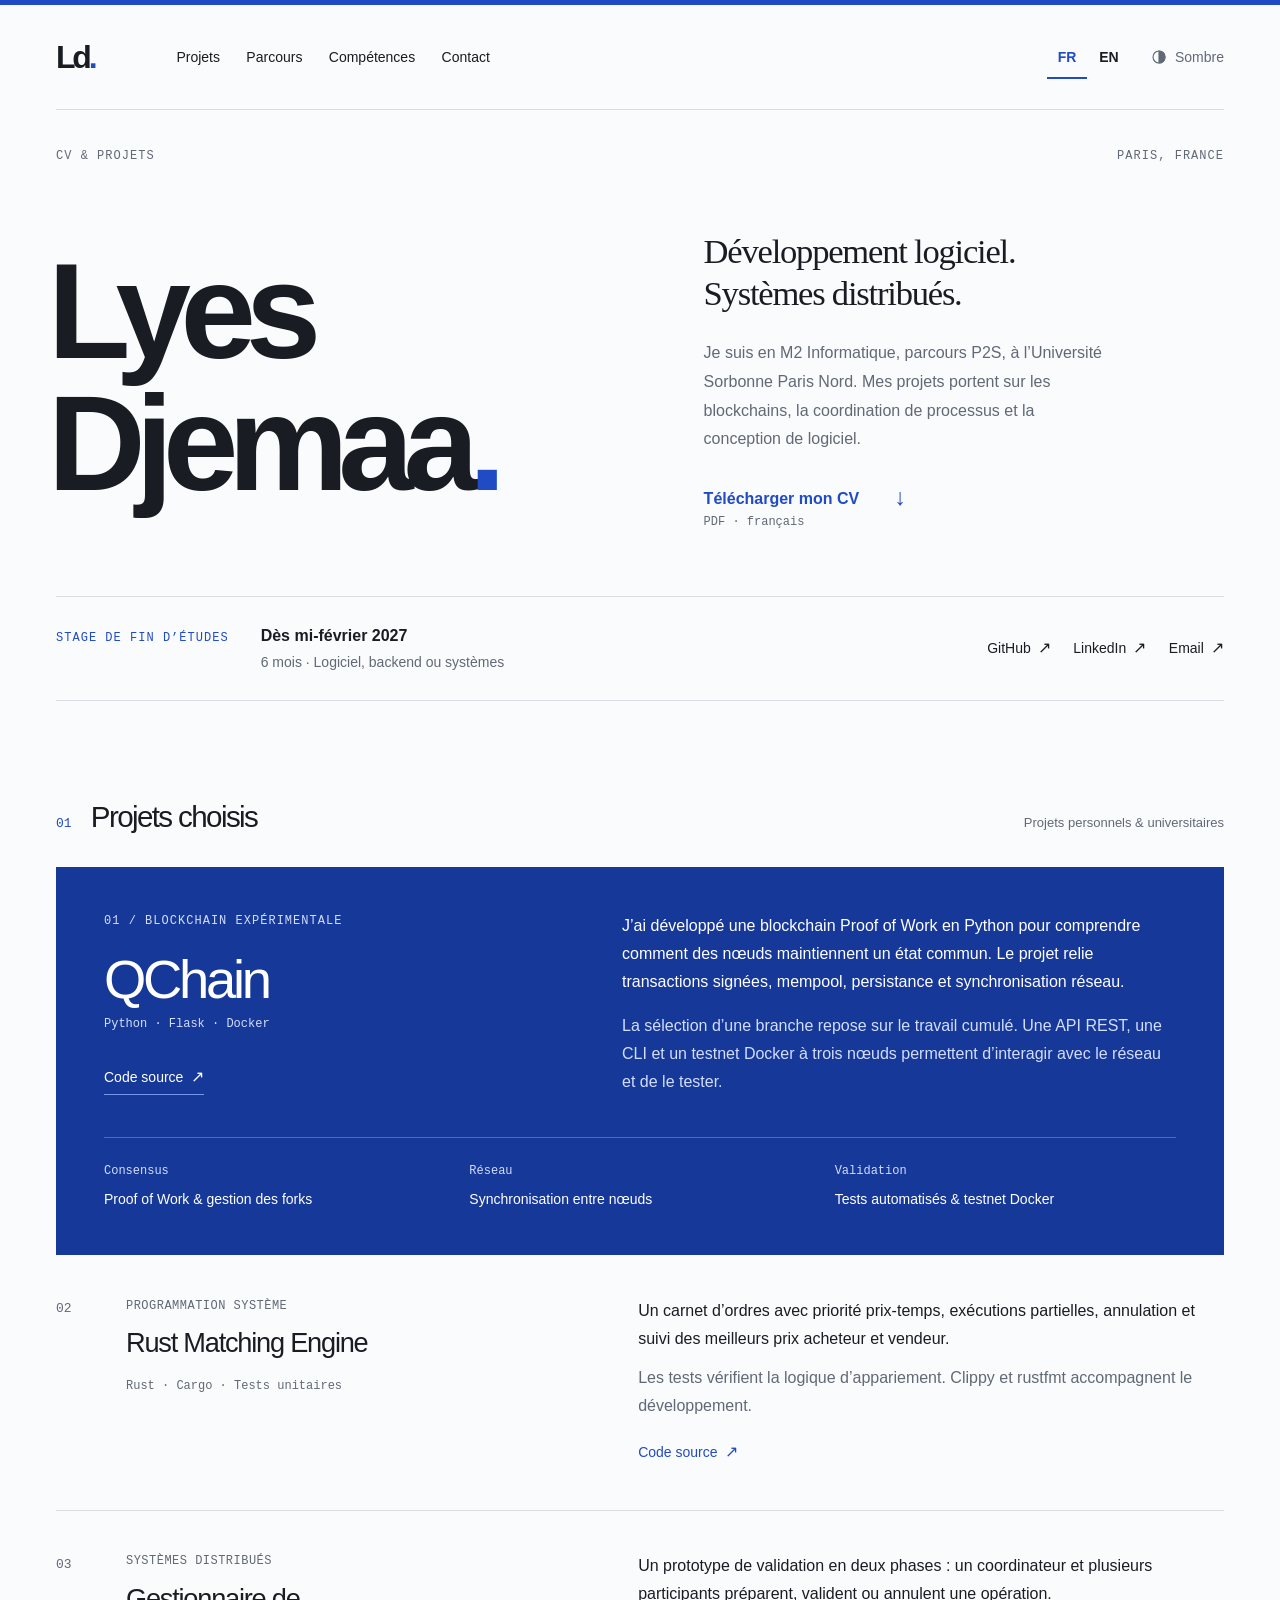
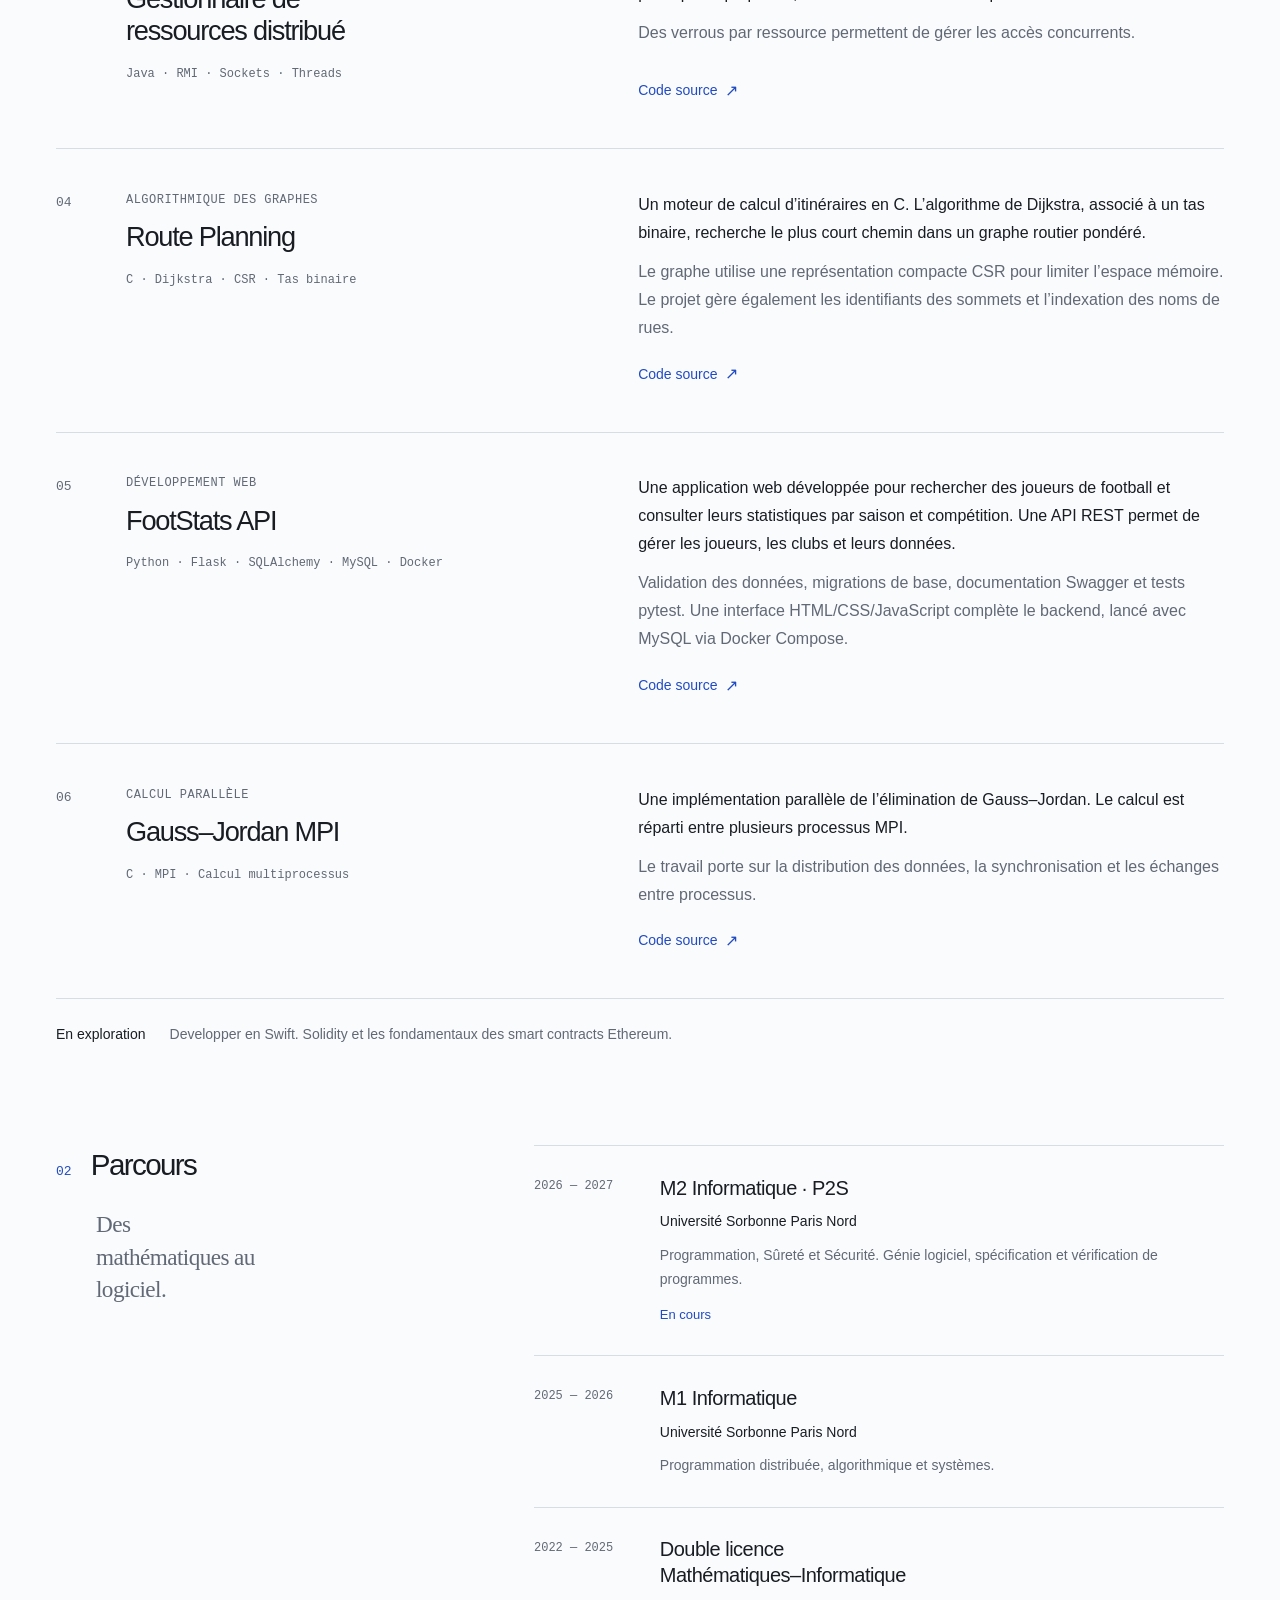
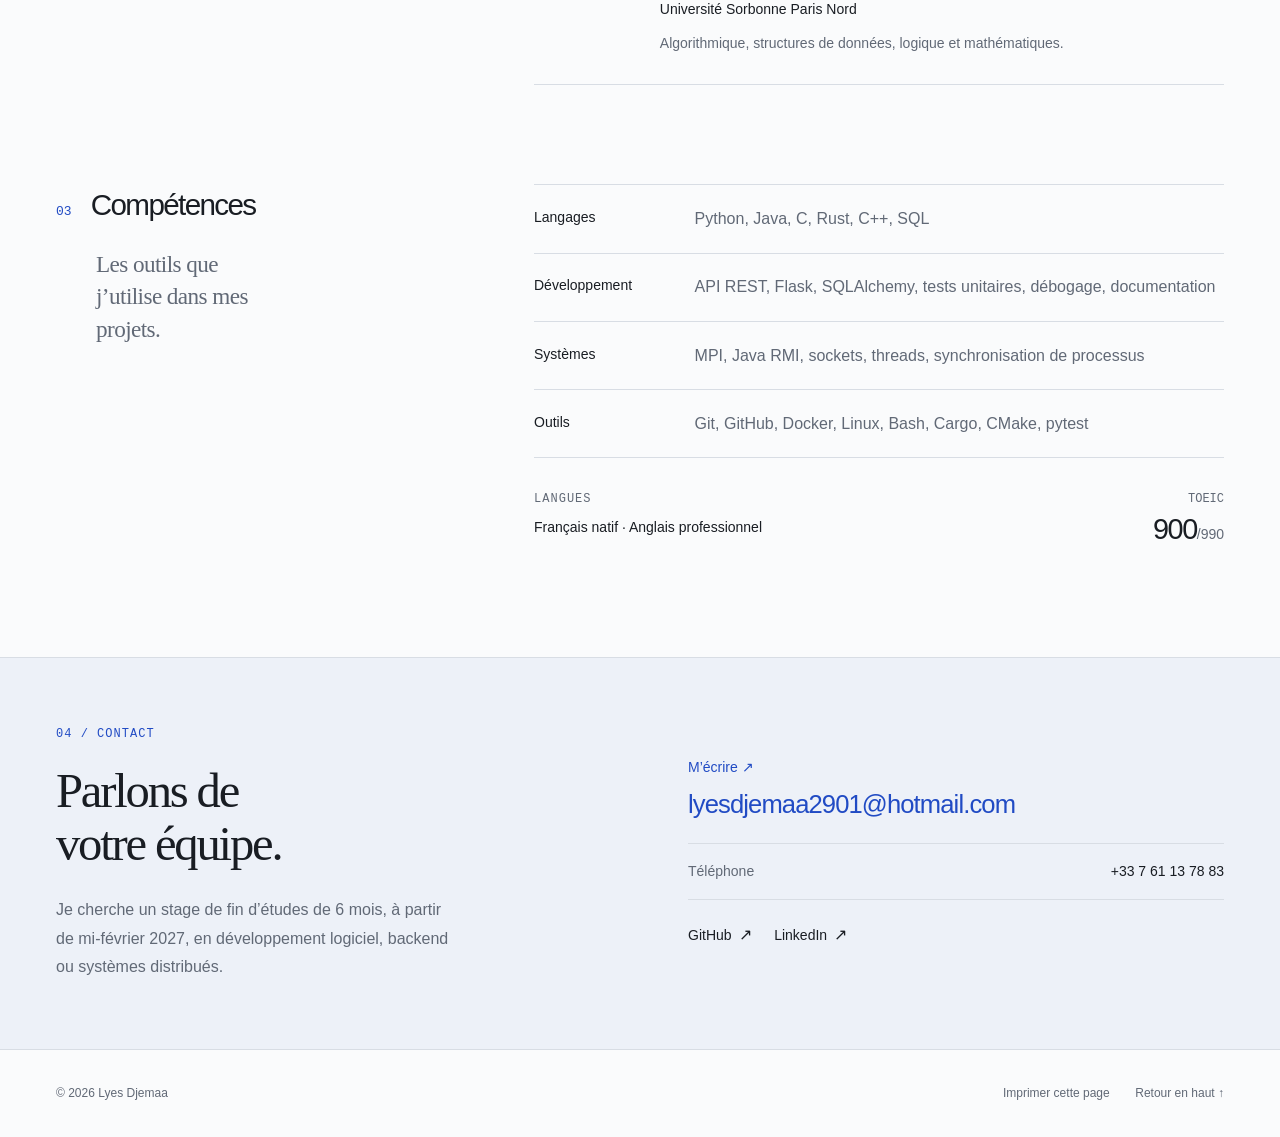
==== commit 7f726964: "updates" ====
--- a/index.html
+++ b/index.html
@@ -56,17 +56,78 @@
       <article class="project-row" aria-labelledby="project-03">
         <span class="project-number">03</span>
         <div class="project-heading"><p class="eyebrow">Systèmes distribués</p><h3 id="project-03">Gestionnaire de<br>ressources distribué</h3><p class="tech">Java · RMI · Sockets · Threads</p></div>
-        <div class="project-copy"><p>Un prototype de validation en deux phases : un coordinateur et plusieurs participants préparent, valident ou annulent une opération.</p><p class="muted">Des verrous par ressource permettent de gérer les accès concurrents.</p></div>
+        <div class="project-copy">
+          <p>Un prototype de validation en deux phases : un coordinateur et plusieurs participants préparent, valident ou annulent une opération.
+          </p>
+          <p class="muted">Des verrous par ressource permettent de gérer les accès concurrents.
+          </p>
+          </p>
+          <a class="text-link"
+             href="https://github.com/LYuuss/Java-Distributed-Machine-Sharing"
+             target="_blank"
+             rel="noopener noreferrer">
+            Code source <span aria-hidden="true">↗</span>
+            <span class="sr-only"> (s’ouvre dans un nouvel onglet)</span>
+          </a>
+        </div>
       </article>
       <article class="project-row" aria-labelledby="project-04">
-        <span class="project-number">05</span>
-        <div class="project-heading"><p class="eyebrow">Algorithmique des graphes</p><h3 id="project-05">Route Planning</h3><p class="tech">C · Dijkstra · CSR · Tas binaire</p></div>
-        <div class="project-copy"><p>Un moteur de calcul d’itinéraires en C. L’algorithme de Dijkstra, associé à un tas binaire, recherche le plus court chemin dans un graphe routier pondéré.</p><p class="muted">Le graphe utilise une représentation compacte CSR pour limiter l’espace mémoire. Le projet gère également les identifiants des sommets et l’indexation des noms de rues.</p></div>
+        <span class="project-number">04</span>
+        <div class="project-heading"><p class="eyebrow">Algorithmique des graphes</p><h3 id="project-04">Route Planning</h3><p class="tech">C · Dijkstra · CSR · Tas binaire</p></div>
+        <div class="project-copy">
+          <p>Un moteur de calcul d’itinéraires en C. L’algorithme de Dijkstra, associé à un tas binaire, recherche le plus court chemin dans un graphe routier pondéré.</p>
+          <p class="muted">Le graphe utilise une représentation compacte CSR pour limiter l’espace mémoire. Le projet gère également les identifiants des sommets et l’indexation des noms de rues.</p>
+          <a class="text-link"
+             href="https://github.com/LYuuss/Route-Planning"
+             target="_blank"
+             rel="noopener noreferrer">
+            Code source <span aria-hidden="true">↗</span>
+            <span class="sr-only"> (s’ouvre dans un nouvel onglet)</span>
+          </a>
+        </div>
       </article>
       <article class="project-row" aria-labelledby="project-05">
-        <span class="project-number">04</span>
-        <div class="project-heading"><p class="eyebrow">Calcul parallèle</p><h3 id="project-04">Gauss–Jordan MPI</h3><p class="tech">C · MPI · Calcul multiprocessus</p></div>
-        <div class="project-copy"><p>Une implémentation parallèle de l’élimination de Gauss–Jordan. Le calcul est réparti entre plusieurs processus MPI.</p><p class="muted">Le travail porte sur la distribution des données, la synchronisation et les échanges entre processus.</p></div>
+        <span class="project-number">05</span>
+      
+        <div class="project-heading">
+          <p class="eyebrow">Développement web</p>
+          <h3 id="project-05">FootStats API</h3>
+          <p class="tech">Python · Flask · SQLAlchemy · MySQL · Docker</p>
+        </div>
+      
+        <div class="project-copy">
+          <p>
+            Une application web développée pour rechercher des joueurs
+            de football et consulter leurs statistiques par saison et compétition.
+            Une API REST permet de gérer les joueurs, les clubs et leurs données.
+          </p>
+          <p class="muted">
+            Validation des données, migrations de base, documentation Swagger
+            et tests pytest. Une interface HTML/CSS/JavaScript complète le backend,
+            lancé avec MySQL via Docker Compose.
+          </p>
+          <a class="text-link"
+             href="https://github.com/LYuuss/footstats-api"
+             target="_blank"
+             rel="noopener noreferrer">
+            Code source <span aria-hidden="true">↗</span>
+            <span class="sr-only"> (s’ouvre dans un nouvel onglet)</span>
+          </a>
+        </div>
+      </article>
+      <article class="project-row" aria-labelledby="project-06">
+        <span class="project-number">06</span>
+        <div class="project-heading"><p class="eyebrow">Calcul parallèle</p><h3 id="project-06">Gauss–Jordan MPI</h3><p class="tech">C · MPI · Calcul multiprocessus</p></div>
+        <div class="project-copy"><p>Une implémentation parallèle de l’élimination de Gauss–Jordan. Le calcul est réparti entre plusieurs processus MPI.</p>
+          <p class="muted">Le travail porte sur la distribution des données, la synchronisation et les échanges entre processus.</p>
+          <a class="text-link"
+             href="https://github.com/LYuuss/Mpi-Gauss-Jordan"
+             target="_blank"
+             rel="noopener noreferrer">
+            Code source <span aria-hidden="true">↗</span>
+            <span class="sr-only"> (s’ouvre dans un nouvel onglet)</span>
+          </a>
+        </div>
       </article></div>
       <p class="exploration"><span>En exploration</span>Developper en Swift. Solidity et les fondamentaux des smart contracts Ethereum.</p>
     </section>
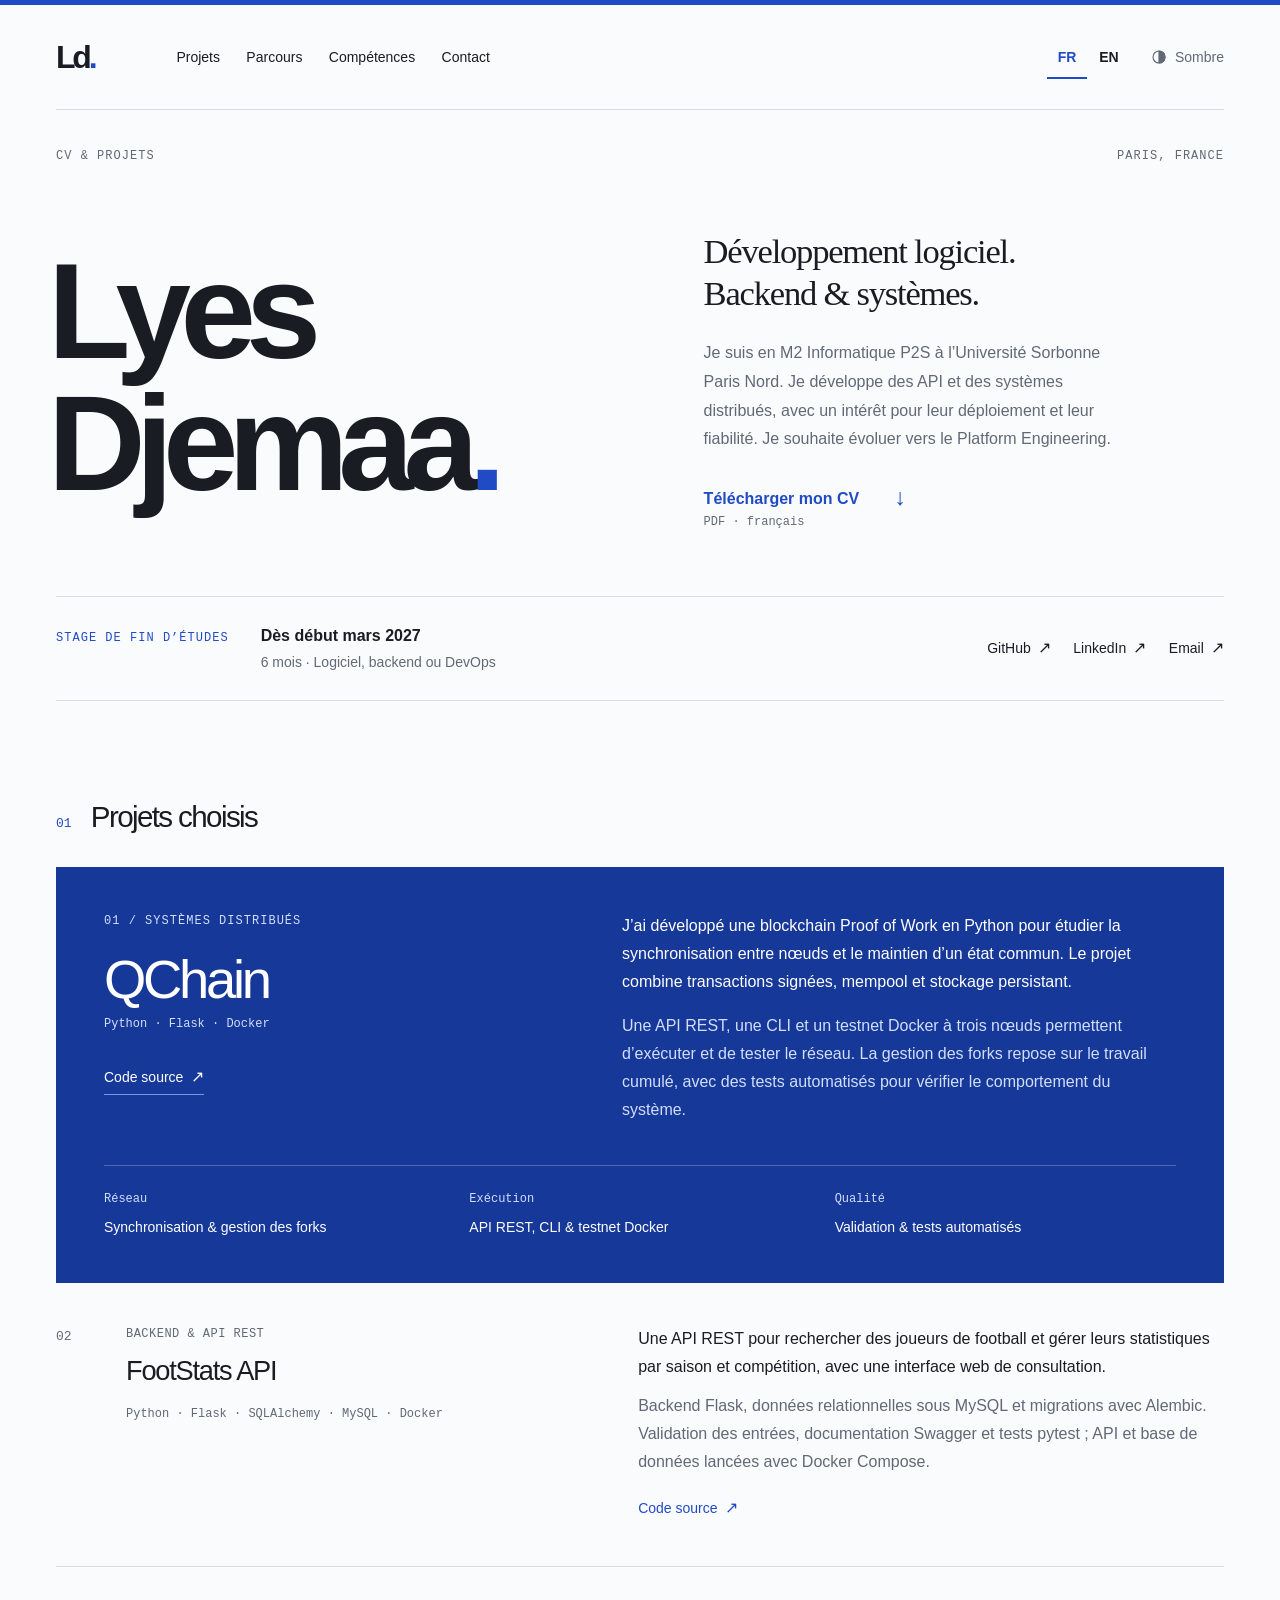
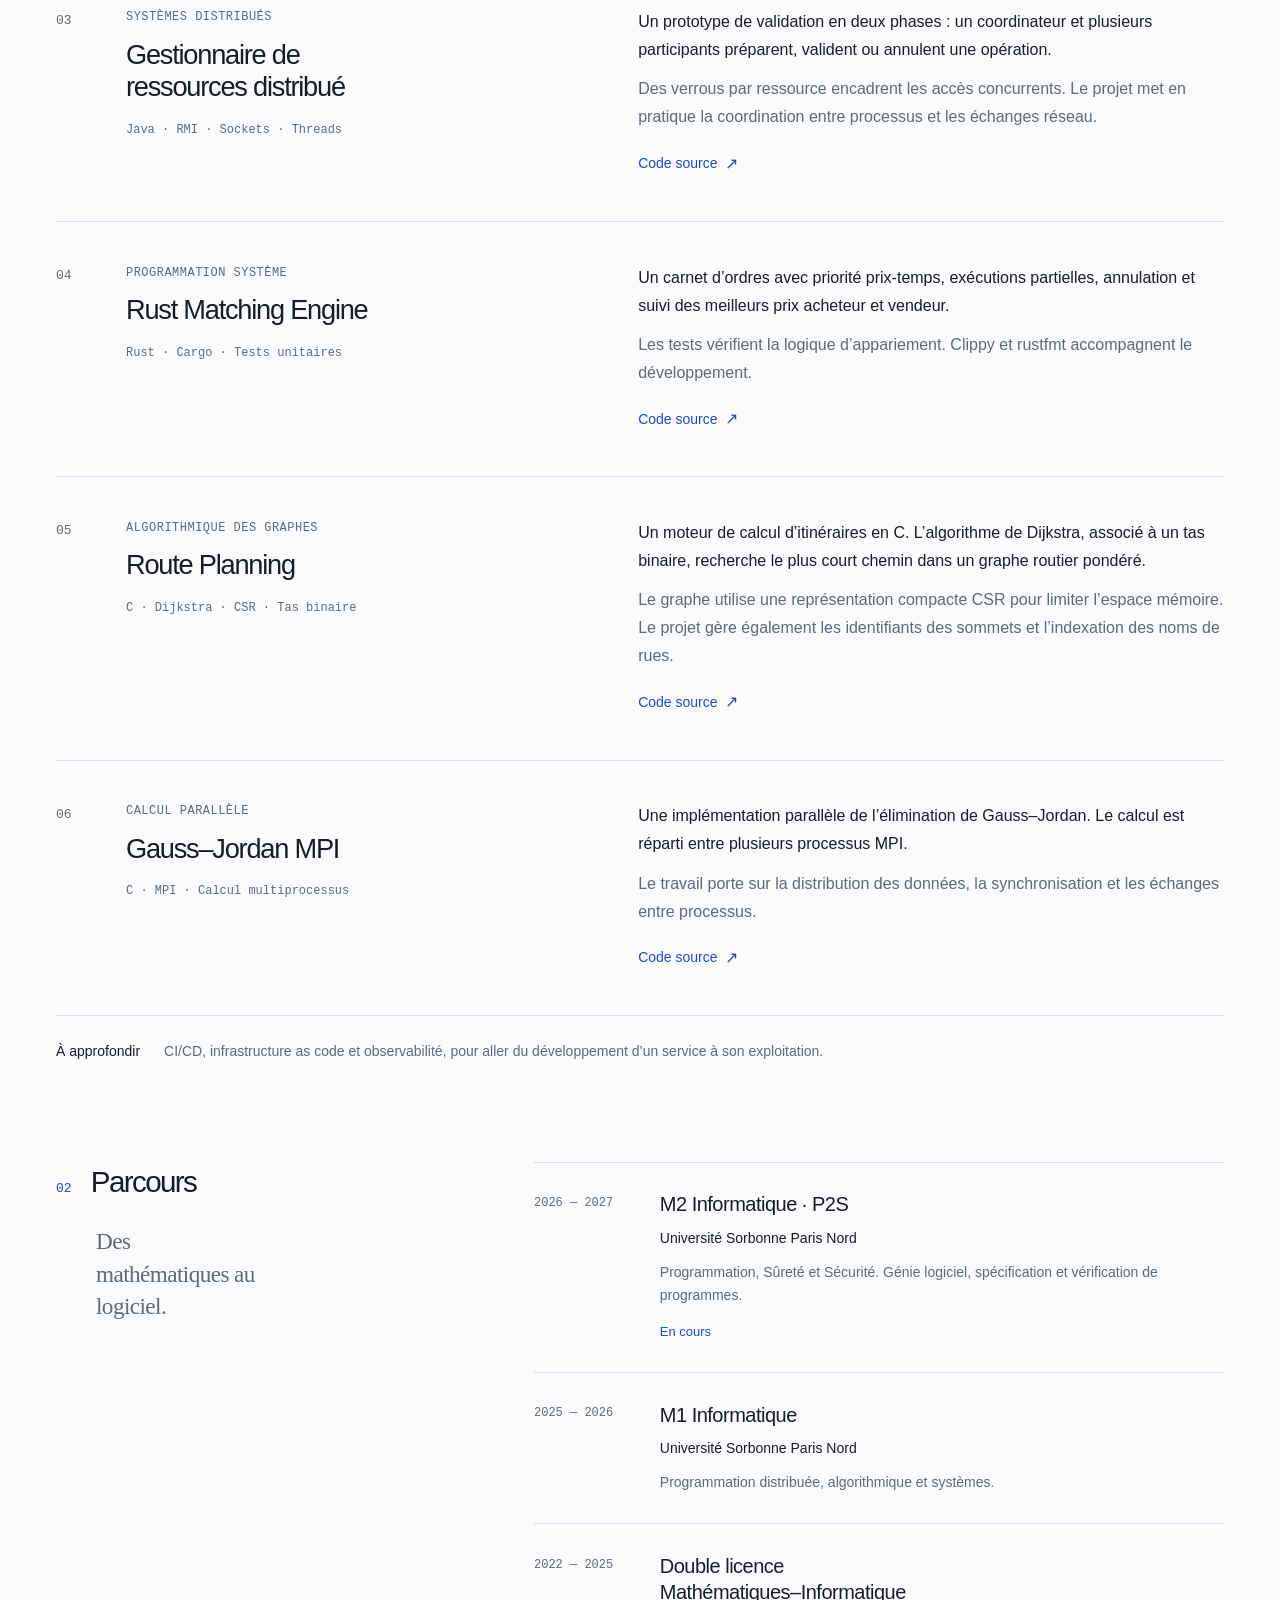
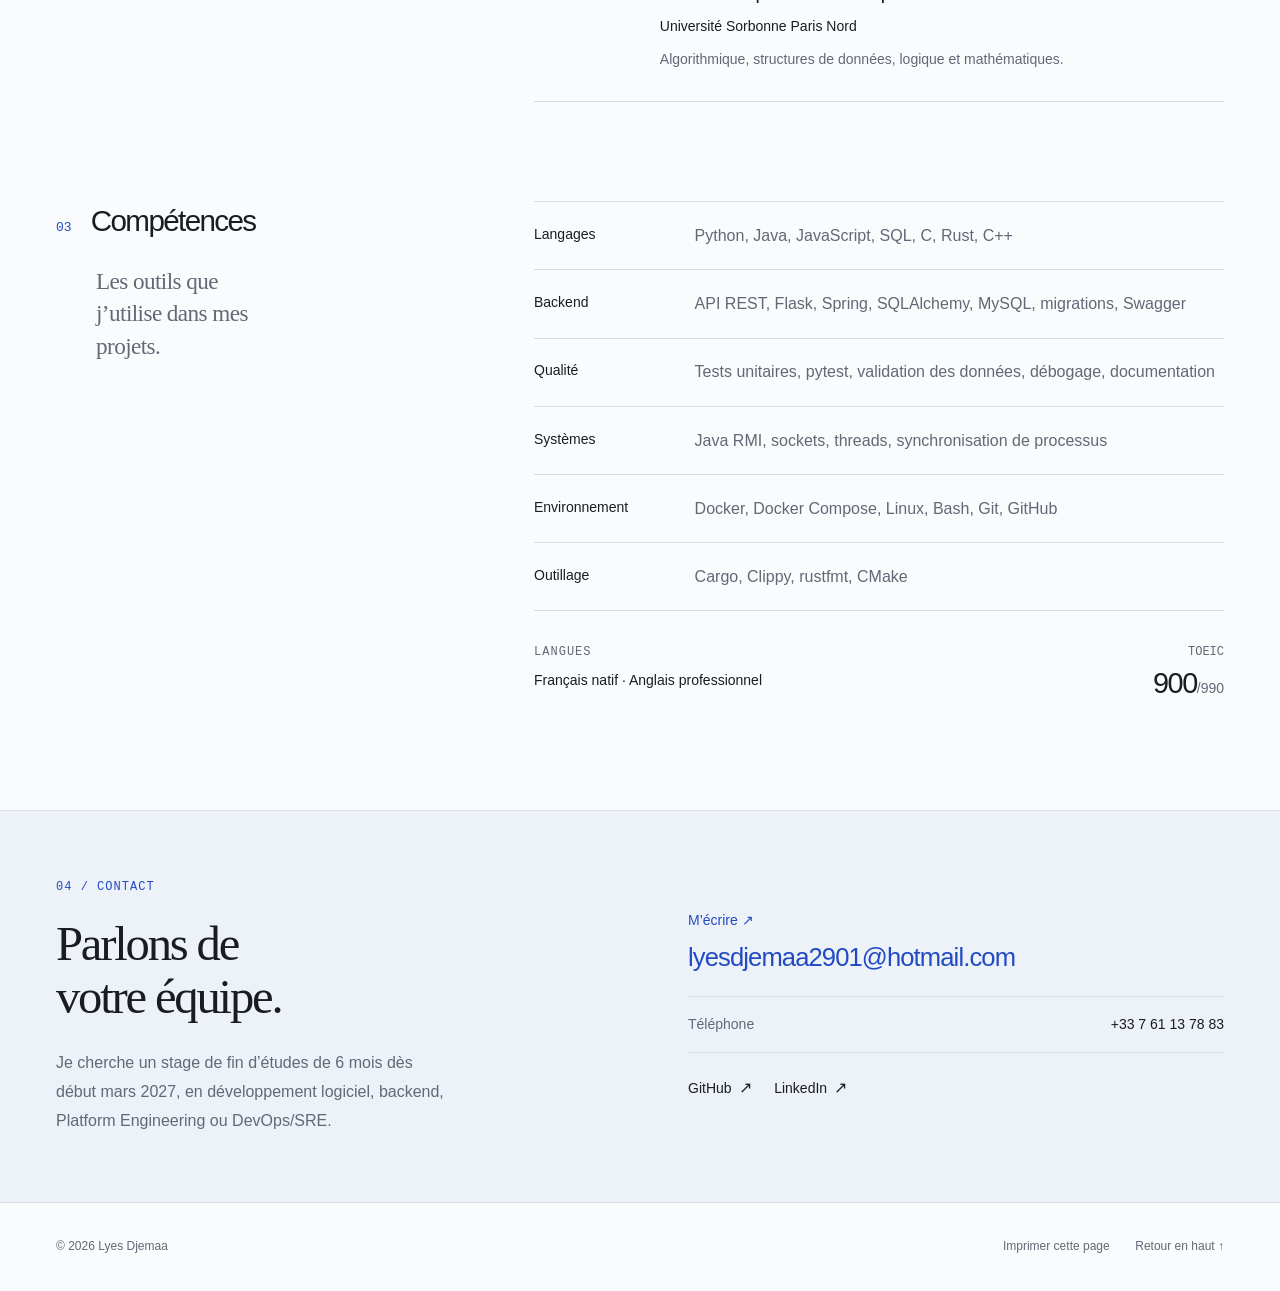
==== commit 992a26b5: "Refont" ====
--- a/index.html
+++ b/index.html
@@ -3,15 +3,15 @@
 <head>
   <meta charset="utf-8">
   <meta name="viewport" content="width=device-width, initial-scale=1">
-  <meta name="description" content="Étudiant en M2 Informatique P2S à l’Université Sorbonne Paris Nord. Projets en systèmes distribués, backend et blockchain. Stage à partir de mi-février 2027.">
+  <meta name="description" content="Étudiant en M2 Informatique P2S à l’Université Sorbonne Paris Nord. Stage de 6 mois dès début mars 2027 en logiciel, backend ou DevOps. Objectif : Platform Engineering.">
   <meta name="theme-color" content="#fafbfc">
   <meta name="color-scheme" content="light dark">
-  <meta property="og:title" content="Lyes Djemaa — Développement logiciel &amp; systèmes distribués">
-  <meta property="og:description" content="Étudiant en M2 Informatique P2S à l’Université Sorbonne Paris Nord. Projets en systèmes distribués, backend et blockchain. Stage à partir de mi-février 2027.">
+  <meta property="og:title" content="Lyes Djemaa — Développement logiciel, backend &amp; systèmes">
+  <meta property="og:description" content="Étudiant en M2 Informatique P2S à l’Université Sorbonne Paris Nord. Stage de 6 mois dès début mars 2027 en logiciel, backend ou DevOps. Objectif : Platform Engineering.">
   <meta property="og:type" content="website">
   <meta property="og:locale" content="fr_FR">
   <meta property="og:locale:alternate" content="en_GB">
-  <title>Lyes Djemaa — Développement logiciel & systèmes distribués</title>
+  <title>Lyes Djemaa — Développement logiciel, backend &amp; systèmes</title>
   <link rel="alternate" hreflang="fr" href="./index.html">
   <link rel="alternate" hreflang="en" href="./en/index.html">
   <link rel="alternate" hreflang="x-default" href="./index.html">
@@ -27,45 +27,99 @@
     <nav class="main-nav" aria-label="Navigation principale"><a href="#projects">Projets</a><a href="#education">Parcours</a><a href="#skills">Compétences</a><a href="#contact">Contact</a></nav>
     <div class="header-controls">
       <nav class="language-switch" aria-label="Langue du site"><a href="./index.html" lang="fr" hreflang="fr" aria-current="page">FR</a><a href="./en/index.html" lang="en" hreflang="en">EN</a></nav>
-      <button class="theme-toggle" type="button" aria-label="Activer le thème sombre" aria-pressed="false" data-light="Clair" data-dark="Sombre" hidden><svg viewBox="0 0 24 24" fill="none" stroke="currentColor" stroke-width="1.5" aria-hidden="true"><circle cx="12" cy="12" r="8"/><path d="M12 4a8 8 0 0 1 0 16Z" fill="currentColor"/></svg><span>Sombre</span></button>
+      <button class="theme-toggle" type="button" aria-label="Activer le thème sombre" aria-pressed="false" data-light="Clair" data-dark="Sombre" hidden><svg viewbox="0 0 24 24" fill="none" stroke="currentColor" stroke-width="1.5" aria-hidden="true"><circle cx="12" cy="12" r="8"></circle><path d="M12 4a8 8 0 0 1 0 16Z" fill="currentColor"></path></svg><span>Sombre</span></button>
     </div>
   </header>
   <main id="main">
     <section class="hero wrap" aria-labelledby="name">
-      <div class="hero-kicker"><p class="eyebrow">CV & projets</p><p class="eyebrow">Paris, France</p></div>
+      <div class="hero-kicker">
+<p class="eyebrow">CV &amp; projets</p>
+<p class="eyebrow">Paris, France</p>
+</div>
       <div class="hero-main">
-        <h1 id="name">Lyes<br>Djemaa<span class="name-period">.</span></h1>
-        <div class="hero-profile"><h2>Développement logiciel.<br>Systèmes distribués.</h2><p>Je suis en M2 Informatique, parcours P2S, à l’Université Sorbonne Paris Nord. Mes projets portent sur les blockchains, la coordination de processus et la conception de logiciel.</p><a class="cv-link" href="./assets/CV_Lyes_D_Stage.pdf" download>Télécharger mon CV<span aria-hidden="true">↓</span><small>PDF · français</small></a></div>
+        <h1 id="name">Lyes<br>Djemaa<span class="name-period">.</span>
+</h1>
+        <div class="hero-profile">
+<h2>Développement logiciel.<br>Backend &amp; systèmes.</h2>
+<p>Je suis en M2 Informatique P2S à l’Université Sorbonne Paris Nord. Je développe des API et des systèmes distribués, avec un intérêt pour leur déploiement et leur fiabilité. Je souhaite évoluer vers le Platform Engineering.</p>
+<a class="cv-link" href="./assets/CV_Lyes_D_Stage.pdf" download>Télécharger mon CV<span aria-hidden="true">↓</span><small>PDF · français</small></a>
+</div>
       </div>
-      <div class="hero-bottom"><div class="availability"><p class="eyebrow">Stage de fin d’études</p><p class="availability-date">Dès mi-février 2027</p><p class="availability-detail">6 mois · Logiciel, backend ou systèmes</p></div><div class="social-links"><a class="text-link" href="https://github.com/LYuuss" target="_blank" rel="noopener noreferrer">GitHub <span aria-hidden="true">↗</span><span class="sr-only"> (s’ouvre dans un nouvel onglet)</span></a><a class="text-link" href="https://www.linkedin.com/in/lyesdjm" target="_blank" rel="noopener noreferrer">LinkedIn <span aria-hidden="true">↗</span><span class="sr-only"> (s’ouvre dans un nouvel onglet)</span></a><a class="text-link" href="mailto:lyesdjemaa2901@hotmail.com">Email <span aria-hidden="true">↗</span></a></div></div>
+      <div class="hero-bottom">
+<div class="availability">
+<p class="eyebrow">Stage de fin d’études</p>
+<p class="availability-date">Dès début mars 2027</p>
+<p class="availability-detail">6 mois · Logiciel, backend ou DevOps</p>
+</div>
+<div class="social-links">
+<a class="text-link" href="https://github.com/LYuuss" target="_blank" rel="noopener noreferrer">GitHub <span aria-hidden="true">↗</span><span class="sr-only"> (s’ouvre dans un nouvel onglet)</span></a><a class="text-link" href="https://www.linkedin.com/in/lyesdjm" target="_blank" rel="noopener noreferrer">LinkedIn <span aria-hidden="true">↗</span><span class="sr-only"> (s’ouvre dans un nouvel onglet)</span></a><a class="text-link" href="mailto:lyesdjemaa2901@hotmail.com">Email <span aria-hidden="true">↗</span></a>
+</div>
+</div>
     </section>
 
     <section class="section wrap" id="projects" aria-labelledby="projects-title">
-      <div class="section-heading"><div class="section-label"><span>01</span><h2 id="projects-title">Projets choisis</h2></div><p>Projets personnels & universitaires</p></div>
+      <div class="section-heading">
+<div class="section-label">
+<span>01</span><h2 id="projects-title">Projets choisis</h2>
+</div>
+</div>
       <article class="featured-project" aria-labelledby="qchain-title">
-        <div class="featured-title"><p class="eyebrow">01 / Blockchain expérimentale</p><h3 id="qchain-title">QChain</h3><p class="tech">Python · Flask · Docker</p><a class="text-link" href="https://github.com/LYuuss/Q-CHAIN" target="_blank" rel="noopener noreferrer">Code source <span aria-hidden="true">↗</span><span class="sr-only"> (s’ouvre dans un nouvel onglet)</span></a></div>
-        <div class="featured-copy"><p>J’ai développé une blockchain Proof of Work en Python pour comprendre comment des nœuds maintiennent un état commun. Le projet relie transactions signées, mempool, persistance et synchronisation réseau.</p><p>La sélection d’une branche repose sur le travail cumulé. Une API REST, une CLI et un testnet Docker à trois nœuds permettent d’interagir avec le réseau et de le tester.</p></div>
-        <dl class="project-facts" aria-label="Dans le projet"><div><dt>Consensus</dt><dd>Proof of Work & gestion des forks</dd></div><div><dt>Réseau</dt><dd>Synchronisation entre nœuds</dd></div><div><dt>Validation</dt><dd>Tests automatisés & testnet Docker</dd></div></dl>
+        <div class="featured-title">
+<p class="eyebrow">01 / Systèmes distribués</p>
+<h3 id="qchain-title">QChain</h3>
+<p class="tech">Python · Flask · Docker</p>
+<a class="text-link" href="https://github.com/LYuuss/Q-CHAIN" target="_blank" rel="noopener noreferrer">Code source <span aria-hidden="true">↗</span><span class="sr-only"> (s’ouvre dans un nouvel onglet)</span></a>
+</div>
+        <div class="featured-copy">
+<p>J’ai développé une blockchain Proof of Work en Python pour étudier la synchronisation entre nœuds et le maintien d’un état commun. Le projet combine transactions signées, mempool et stockage persistant.</p>
+<p>Une API REST, une CLI et un testnet Docker à trois nœuds permettent d’exécuter et de tester le réseau. La gestion des forks repose sur le travail cumulé, avec des tests automatisés pour vérifier le comportement du système.</p>
+</div>
+        <dl class="project-facts" aria-label="Dans le projet">
+<div>
+<dt>Réseau</dt>
+<dd>Synchronisation &amp; gestion des forks</dd>
+</div>
+<div>
+<dt>Exécution</dt>
+<dd>API REST, CLI &amp; testnet Docker</dd>
+</div>
+<div>
+<dt>Qualité</dt>
+<dd>Validation &amp; tests automatisés</dd>
+</div>
+</dl>
       </article>
       <div class="project-list">
       <article class="project-row" aria-labelledby="project-02">
         <span class="project-number">02</span>
-        <div class="project-heading"><p class="eyebrow">Programmation système</p><h3 id="project-02">Rust Matching Engine</h3><p class="tech">Rust · Cargo · Tests unitaires</p></div>
-        <div class="project-copy"><p>Un carnet d’ordres avec priorité prix-temps, exécutions partielles, annulation et suivi des meilleurs prix acheteur et vendeur.</p><p class="muted">Les tests vérifient la logique d’appariement. Clippy et rustfmt accompagnent le développement.</p><a class="text-link" href="https://github.com/LYuuss/rust-matching-engine" target="_blank" rel="noopener noreferrer">Code source <span aria-hidden="true">↗</span><span class="sr-only"> (s’ouvre dans un nouvel onglet)</span></a></div>
+      
+        <div class="project-heading">
+          <p class="eyebrow">Backend &amp; API REST</p>
+          <h3 id="project-02">FootStats API</h3>
+          <p class="tech">Python · Flask · SQLAlchemy · MySQL · Docker</p>
+        </div>
+      
+        <div class="project-copy">
+          <p>Une API REST pour rechercher des joueurs de football et gérer leurs statistiques par saison et compétition, avec une interface web de consultation.</p>
+          <p class="muted">Backend Flask, données relationnelles sous MySQL et migrations avec Alembic. Validation des entrées, documentation Swagger et tests pytest ; API et base de données lancées avec Docker Compose.</p>
+          <a class="text-link" href="https://github.com/LYuuss/footstats-api" target="_blank" rel="noopener noreferrer">
+            Code source <span aria-hidden="true">↗</span>
+            <span class="sr-only"> (s’ouvre dans un nouvel onglet)</span>
+          </a>
+        </div>
       </article>
       <article class="project-row" aria-labelledby="project-03">
         <span class="project-number">03</span>
-        <div class="project-heading"><p class="eyebrow">Systèmes distribués</p><h3 id="project-03">Gestionnaire de<br>ressources distribué</h3><p class="tech">Java · RMI · Sockets · Threads</p></div>
+        <div class="project-heading">
+<p class="eyebrow">Systèmes distribués</p>
+<h3 id="project-03">Gestionnaire de<br>ressources distribué</h3>
+<p class="tech">Java · RMI · Sockets · Threads</p>
+</div>
         <div class="project-copy">
           <p>Un prototype de validation en deux phases : un coordinateur et plusieurs participants préparent, valident ou annulent une opération.
           </p>
-          <p class="muted">Des verrous par ressource permettent de gérer les accès concurrents.
-          </p>
-          </p>
-          <a class="text-link"
-             href="https://github.com/LYuuss/Java-Distributed-Machine-Sharing"
-             target="_blank"
-             rel="noopener noreferrer">
+          <p class="muted">Des verrous par ressource encadrent les accès concurrents. Le projet met en pratique la coordination entre processus et les échanges réseau.</p>
+          <a class="text-link" href="https://github.com/LYuuss/Java-Distributed-Machine-Sharing" target="_blank" rel="noopener noreferrer">
             Code source <span aria-hidden="true">↗</span>
             <span class="sr-only"> (s’ouvre dans un nouvel onglet)</span>
           </a>
@@ -73,43 +127,28 @@
       </article>
       <article class="project-row" aria-labelledby="project-04">
         <span class="project-number">04</span>
-        <div class="project-heading"><p class="eyebrow">Algorithmique des graphes</p><h3 id="project-04">Route Planning</h3><p class="tech">C · Dijkstra · CSR · Tas binaire</p></div>
+        <div class="project-heading">
+<p class="eyebrow">Programmation système</p>
+<h3 id="project-04">Rust Matching Engine</h3>
+<p class="tech">Rust · Cargo · Tests unitaires</p>
+</div>
+        <div class="project-copy">
+<p>Un carnet d’ordres avec priorité prix-temps, exécutions partielles, annulation et suivi des meilleurs prix acheteur et vendeur.</p>
+<p class="muted">Les tests vérifient la logique d’appariement. Clippy et rustfmt accompagnent le développement.</p>
+<a class="text-link" href="https://github.com/LYuuss/rust-matching-engine" target="_blank" rel="noopener noreferrer">Code source <span aria-hidden="true">↗</span><span class="sr-only"> (s’ouvre dans un nouvel onglet)</span></a>
+</div>
+      </article>
+      <article class="project-row" aria-labelledby="project-05">
+        <span class="project-number">05</span>
+        <div class="project-heading">
+<p class="eyebrow">Algorithmique des graphes</p>
+<h3 id="project-05">Route Planning</h3>
+<p class="tech">C · Dijkstra · CSR · Tas binaire</p>
+</div>
         <div class="project-copy">
           <p>Un moteur de calcul d’itinéraires en C. L’algorithme de Dijkstra, associé à un tas binaire, recherche le plus court chemin dans un graphe routier pondéré.</p>
           <p class="muted">Le graphe utilise une représentation compacte CSR pour limiter l’espace mémoire. Le projet gère également les identifiants des sommets et l’indexation des noms de rues.</p>
-          <a class="text-link"
-             href="https://github.com/LYuuss/Route-Planning"
-             target="_blank"
-             rel="noopener noreferrer">
-            Code source <span aria-hidden="true">↗</span>
-            <span class="sr-only"> (s’ouvre dans un nouvel onglet)</span>
-          </a>
-        </div>
-      </article>
-      <article class="project-row" aria-labelledby="project-05">
-        <span class="project-number">05</span>
-      
-        <div class="project-heading">
-          <p class="eyebrow">Développement web</p>
-          <h3 id="project-05">FootStats API</h3>
-          <p class="tech">Python · Flask · SQLAlchemy · MySQL · Docker</p>
-        </div>
-      
-        <div class="project-copy">
-          <p>
-            Une application web développée pour rechercher des joueurs
-            de football et consulter leurs statistiques par saison et compétition.
-            Une API REST permet de gérer les joueurs, les clubs et leurs données.
-          </p>
-          <p class="muted">
-            Validation des données, migrations de base, documentation Swagger
-            et tests pytest. Une interface HTML/CSS/JavaScript complète le backend,
-            lancé avec MySQL via Docker Compose.
-          </p>
-          <a class="text-link"
-             href="https://github.com/LYuuss/footstats-api"
-             target="_blank"
-             rel="noopener noreferrer">
+          <a class="text-link" href="https://github.com/LYuuss/Route-Planning" target="_blank" rel="noopener noreferrer">
             Code source <span aria-hidden="true">↗</span>
             <span class="sr-only"> (s’ouvre dans un nouvel onglet)</span>
           </a>
@@ -117,36 +156,113 @@
       </article>
       <article class="project-row" aria-labelledby="project-06">
         <span class="project-number">06</span>
-        <div class="project-heading"><p class="eyebrow">Calcul parallèle</p><h3 id="project-06">Gauss–Jordan MPI</h3><p class="tech">C · MPI · Calcul multiprocessus</p></div>
-        <div class="project-copy"><p>Une implémentation parallèle de l’élimination de Gauss–Jordan. Le calcul est réparti entre plusieurs processus MPI.</p>
+        <div class="project-heading">
+<p class="eyebrow">Calcul parallèle</p>
+<h3 id="project-06">Gauss–Jordan MPI</h3>
+<p class="tech">C · MPI · Calcul multiprocessus</p>
+</div>
+        <div class="project-copy">
+<p>Une implémentation parallèle de l’élimination de Gauss–Jordan. Le calcul est réparti entre plusieurs processus MPI.</p>
           <p class="muted">Le travail porte sur la distribution des données, la synchronisation et les échanges entre processus.</p>
-          <a class="text-link"
-             href="https://github.com/LYuuss/Mpi-Gauss-Jordan"
-             target="_blank"
-             rel="noopener noreferrer">
-            Code source <span aria-hidden="true">↗</span>
-            <span class="sr-only"> (s’ouvre dans un nouvel onglet)</span>
-          </a>
-        </div>
-      </article></div>
-      <p class="exploration"><span>En exploration</span>Developper en Swift. Solidity et les fondamentaux des smart contracts Ethereum.</p>
+          <a class="text-link" href="https://github.com/LYuuss/Mpi-Gauss-Jordan" target="_blank" rel="noopener noreferrer">
+            Code source <span aria-hidden="true">↗</span>
+            <span class="sr-only"> (s’ouvre dans un nouvel onglet)</span>
+          </a>
+        </div>
+      </article>
+</div>
+      <p class="exploration"><span>À approfondir</span>CI/CD, infrastructure as code et observabilité, pour aller du développement d’un service à son exploitation.</p>
     </section>
 
     <section class="section wrap split-section" id="education" aria-labelledby="education-title">
-      <div class="section-intro"><div class="section-label"><span>02</span><h2 id="education-title">Parcours</h2></div><p class="section-caption">Des mathématiques au logiciel.</p></div>
+      <div class="section-intro">
+<div class="section-label">
+<span>02</span><h2 id="education-title">Parcours</h2>
+</div>
+<p class="section-caption">Des mathématiques au logiciel.</p>
+</div>
       <div class="education-list">
-      <article class="education-row"><p class="date">2026 — 2027</p><div><h3>M2 Informatique · P2S</h3><p class="institution">Université Sorbonne Paris Nord</p><p class="muted">Programmation, Sûreté et Sécurité. Génie logiciel, spécification et vérification de programmes.</p><p class="education-note">En cours</p></div></article>
-      <article class="education-row"><p class="date">2025 — 2026</p><div><h3>M1 Informatique</h3><p class="institution">Université Sorbonne Paris Nord</p><p class="muted">Programmation distribuée, algorithmique et systèmes.</p></div></article>
-      <article class="education-row"><p class="date">2022 — 2025</p><div><h3>Double licence<br>Mathématiques–Informatique</h3><p class="institution">Université Sorbonne Paris Nord</p><p class="muted">Algorithmique, structures de données, logique et mathématiques.</p></div></article>
+      <article class="education-row"><p class="date">2026 — 2027</p>
+<div>
+<h3>M2 Informatique · P2S</h3>
+<p class="institution">Université Sorbonne Paris Nord</p>
+<p class="muted">Programmation, Sûreté et Sécurité. Génie logiciel, spécification et vérification de programmes.</p>
+<p class="education-note">En cours</p>
+</div></article>
+      <article class="education-row"><p class="date">2025 — 2026</p>
+<div>
+<h3>M1 Informatique</h3>
+<p class="institution">Université Sorbonne Paris Nord</p>
+<p class="muted">Programmation distribuée, algorithmique et systèmes.</p>
+</div></article>
+      <article class="education-row"><p class="date">2022 — 2025</p>
+<div>
+<h3>Double licence<br>Mathématiques–Informatique</h3>
+<p class="institution">Université Sorbonne Paris Nord</p>
+<p class="muted">Algorithmique, structures de données, logique et mathématiques.</p>
+</div></article>
+      </div>
     </section>
 
     <section class="section wrap split-section" id="skills" aria-labelledby="skills-title">
-      <div class="section-intro"><div class="section-label"><span>03</span><h2 id="skills-title">Compétences</h2></div><p class="section-caption">Les outils que j’utilise dans mes projets.</p></div>
-      <div><dl class="skills-list"><div><dt>Langages</dt><dd>Python, Java, C, Rust, C++, SQL</dd></div><div><dt>Développement</dt><dd>API REST, Flask, SQLAlchemy, tests unitaires, débogage, documentation</dd></div><div><dt>Systèmes</dt><dd>MPI, Java RMI, sockets, threads, synchronisation de processus</dd></div><div><dt>Outils</dt><dd>Git, GitHub, Docker, Linux, Bash, Cargo, CMake, pytest</dd></div></dl><div class="languages"><p class="eyebrow">Langues</p><p>Français natif · Anglais professionnel</p><p class="language-score">TOEIC <strong>900<span>/990</span></strong></p></div></div>
-    </section>
-
-    <section class="contact-section" id="contact" aria-labelledby="contact-title"><div class="wrap contact-inner"><div><p class="eyebrow">04 / Contact</p><h2 id="contact-title">Parlons de votre équipe.</h2><p class="contact-copy">Je cherche un stage de fin d’études de 6 mois, à partir de mi-février 2027, en développement logiciel, backend ou systèmes distribués.</p></div><div class="contact-details"><a class="contact-email" href="mailto:lyesdjemaa2901@hotmail.com"><span>M’écrire <span aria-hidden="true">↗</span></span><span>lyesdjemaa2901<wbr>@hotmail.com</span></a><a class="phone" href="tel:+33761137883"><span>Téléphone</span>+33 7 61 13 78 83</a><div class="social-links"><a class="text-link" href="https://github.com/LYuuss" target="_blank" rel="noopener noreferrer">GitHub <span aria-hidden="true">↗</span><span class="sr-only"> (s’ouvre dans un nouvel onglet)</span></a><a class="text-link" href="https://www.linkedin.com/in/lyesdjm" target="_blank" rel="noopener noreferrer">LinkedIn <span aria-hidden="true">↗</span><span class="sr-only"> (s’ouvre dans un nouvel onglet)</span></a></div></div></div></section>
+      <div class="section-intro">
+<div class="section-label">
+<span>03</span><h2 id="skills-title">Compétences</h2>
+</div>
+<p class="section-caption">Les outils que j’utilise dans mes projets.</p>
+</div>
+      <div>
+<dl class="skills-list">
+<div>
+<dt>Langages</dt>
+<dd>Python, Java, JavaScript, SQL, C, Rust, C++</dd>
+</div>
+<div>
+<dt>Backend</dt>
+<dd>API REST, Flask, Spring, SQLAlchemy, MySQL, migrations, Swagger</dd>
+</div>
+<div>
+<dt>Qualité</dt>
+<dd>Tests unitaires, pytest, validation des données, débogage, documentation</dd>
+</div>
+<div>
+<dt>Systèmes</dt>
+<dd>Java RMI, sockets, threads, synchronisation de processus</dd>
+</div>
+<div>
+<dt>Environnement</dt>
+<dd>Docker, Docker Compose, Linux, Bash, Git, GitHub</dd>
+</div>
+<div>
+<dt>Outillage</dt>
+<dd>Cargo, Clippy, rustfmt, CMake</dd>
+</div>
+</dl>
+<div class="languages">
+<p class="eyebrow">Langues</p>
+<p>Français natif · Anglais professionnel</p>
+<p class="language-score">TOEIC <strong>900<span>/990</span></strong></p>
+</div>
+</div>
+    </section>
+
+    <section class="contact-section" id="contact" aria-labelledby="contact-title"><div class="wrap contact-inner">
+<div>
+<p class="eyebrow">04 / Contact</p>
+<h2 id="contact-title">Parlons de votre équipe.</h2>
+<p class="contact-copy">Je cherche un stage de fin d’études de 6 mois dès début mars 2027, en développement logiciel, backend, Platform Engineering ou DevOps/SRE.</p>
+</div>
+<div class="contact-details">
+<a class="contact-email" href="mailto:lyesdjemaa2901@hotmail.com"><span>M’écrire <span aria-hidden="true">↗</span></span><span>lyesdjemaa2901<wbr>@hotmail.com</span></a><a class="phone" href="tel:+33761137883"><span>Téléphone</span>+33 7 61 13 78 83</a><div class="social-links">
+<a class="text-link" href="https://github.com/LYuuss" target="_blank" rel="noopener noreferrer">GitHub <span aria-hidden="true">↗</span><span class="sr-only"> (s’ouvre dans un nouvel onglet)</span></a><a class="text-link" href="https://www.linkedin.com/in/lyesdjm" target="_blank" rel="noopener noreferrer">LinkedIn <span aria-hidden="true">↗</span><span class="sr-only"> (s’ouvre dans un nouvel onglet)</span></a>
+</div>
+</div>
+</div></section>
   </main>
-  <footer class="wrap footer"><p>© <span id="year">2026</span> Lyes Djemaa</p><div><button type="button" class="print-button" hidden>Imprimer cette page</button><a href="#top">Retour en haut <span aria-hidden="true">↑</span></a></div></footer>
+  <footer class="wrap footer"><p>© <span id="year">2026</span> Lyes Djemaa</p>
+<div>
+<button type="button" class="print-button" hidden>Imprimer cette page</button><a href="#top">Retour en haut <span aria-hidden="true">↑</span></a>
+</div></footer>
 </body>
 </html>
+
